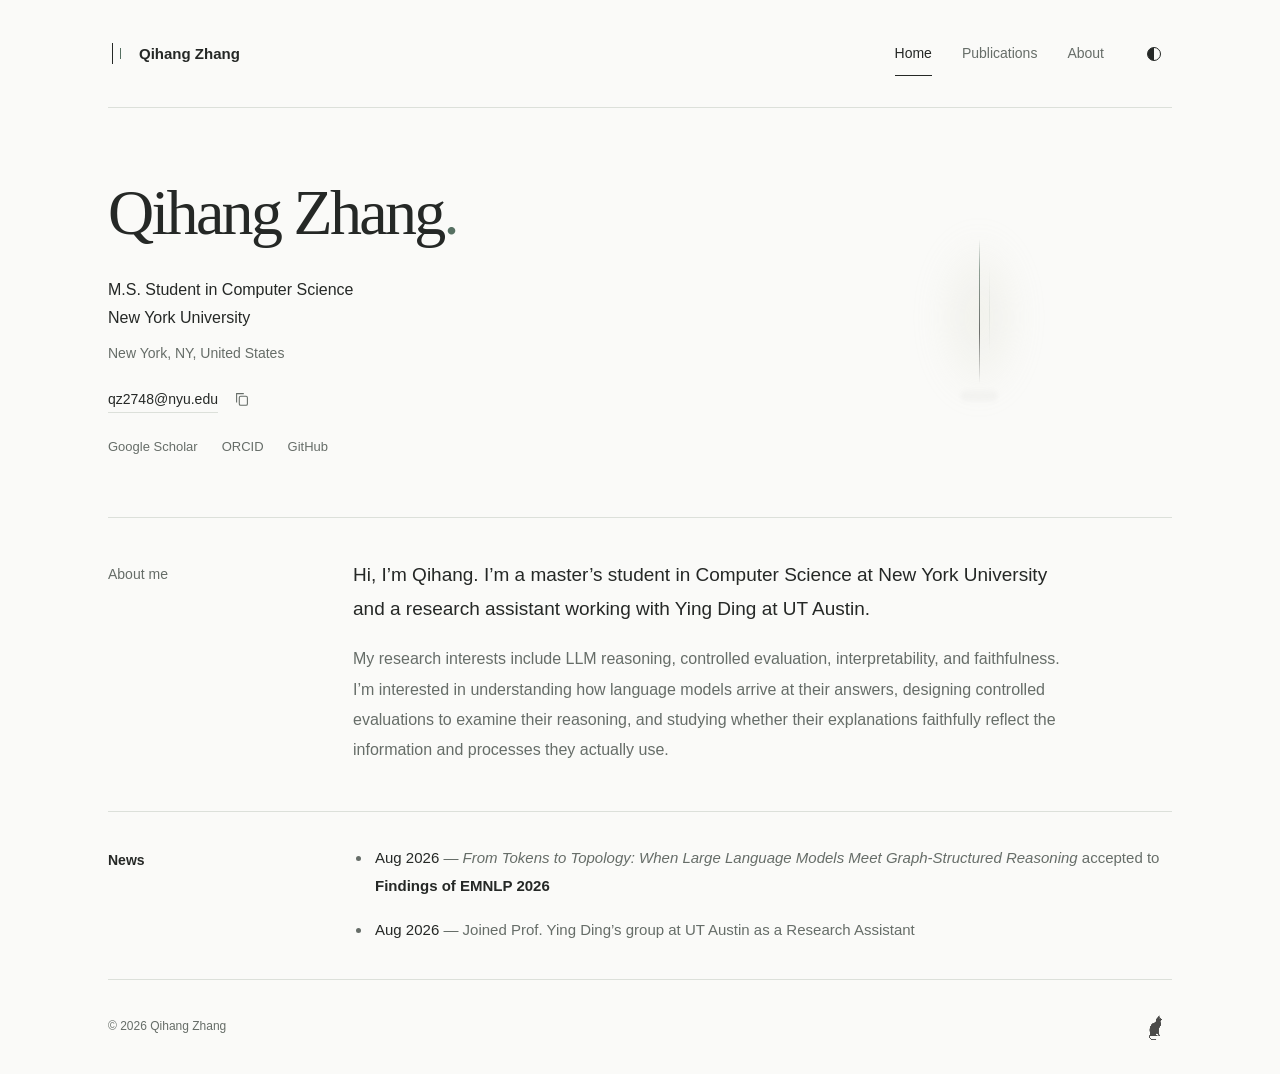
==== index.html @ 1ca4860d "Refine homepage research interests" ====
<!doctype html><html lang="en"><head><meta charset="utf-8"><meta name="viewport" content="width=device-width,initial-scale=1"><title>Qihang Zhang</title><meta name="description" content="Qihang Zhang, computer science graduate student at NYU. Language model reasoning and interpretability."><meta name="theme-color" content="#fafaf8"><link rel="icon" type="image/svg+xml" href="data:image/svg+xml,%3Csvg xmlns='http://www.w3.org/2000/svg' viewBox='0 0 64 64'%3E%3Crect width='64' height='64' rx='14' fill='%23252826'/%3E%3Cpath d='M24 14v36M39 20v24' stroke='%23fafaf8' stroke-width='2'/%3E%3C/svg%3E"><script>try{document.documentElement.dataset.theme=localStorage.getItem('qz-theme')||'light'}catch{}</script><link rel="stylesheet" href="styles.css?v=cat-alpha-1"></head><body><a class="skip" href="#main">Skip to content</a><div class="shell"><header><a class="brand" href="./" aria-label="Qihang Zhang home"><span class="mark" aria-hidden="true"></span>Qihang Zhang</a><nav aria-label="Main navigation"><a href="./" aria-current="page">Home</a><a href="publications.html">Publications</a><a href="about.html">About</a></nav><button class="theme-toggle" type="button" aria-label="Switch to dark theme" aria-pressed="false"><span class="theme-symbol" aria-hidden="true"></span></button></header><main id="main">
<section class="home-profile" id="home"><div class="identity"><p class="eyebrow"></p><h1>Qihang Zhang<span class="name-period">.</span></h1><p class="position">M.S. Student in Computer Science</p><p class="institution">New York University</p><p class="location">New York, NY, United States</p><div class="email-line"><a href="mailto:qz2748@nyu.edu">qz2748@nyu.edu</a><button id="copy-email" type="button" aria-label="Copy email address" title="Copy email address"><svg viewBox="0 0 20 20" aria-hidden="true"><rect x="7" y="7" width="9" height="10" rx="1.5"/><path d="M12 4H4v10"/></svg></button><span id="copy-status" role="status"></span></div><div class="social-links"><a href="https://scholar.google.com/citations?user=-RmbxzYAAAAJ&amp;hl=en">Google Scholar</a><a href="https://orcid.org/0009-0009-0778-493X">ORCID</a><a href="https://github.com/Ryou-code">GitHub</a></div></div><div class="quiet-space" aria-hidden="true"><div class="light-field"></div><div class="slit"></div><div class="slit-shadow"></div></div></section>
<section class="introduction"><div class="section-label">About me</div><div class="intro-copy"><p class="intro">Hi, I’m Qihang. I’m a master’s student in Computer Science at New York University and a research assistant working with Ying Ding at UT Austin.</p><p>My research interests include LLM reasoning, controlled evaluation, interpretability, and faithfulness. I’m interested in understanding how language models arrive at their answers, designing controlled evaluations to examine their reasoning, and studying whether their explanations faithfully reflect the information and processes they actually use.</p></div></section>

<section class="news" aria-labelledby="news-title"><h2 id="news-title">News</h2><ul><li><time datetime="2026-08">Aug 2026</time> — <em>From Tokens to Topology: When Large Language Models Meet Graph-Structured Reasoning</em> accepted to <strong>Findings of EMNLP 2026</strong></li><li><time datetime="2026-08">Aug 2026</time> — Joined Prof. Ying Ding’s group at UT Austin as a Research Assistant</li></ul></section>
</main><footer><span>© 2026 Qihang Zhang</span><img class="footer-cat" src="assets/cat-transparent.svg" width="32" height="32" alt="" aria-hidden="true"></footer></div><script src="script.js"></script></body></html>
---- styles.css ----
:root{color-scheme:light;--bg:#fafaf8;--ink:#252826;--muted:#666d68;--line:#dce0da;--soft:#eef0eb;--accent:#567062;--glow:#d4d5c4;--serif:Georgia,'Times New Roman',serif}html[data-theme=dark]{color-scheme:dark;--bg:#191d1b;--ink:#e9ece5;--muted:#a6ada6;--line:#363e37;--soft:#262e28;--accent:#b4c9b6;--glow:#606a4e}*{box-sizing:border-box}html{scroll-behavior:smooth;scroll-padding-top:36px}body{margin:0;background:var(--bg);color:var(--ink);font:16px/1.8 -apple-system,BlinkMacSystemFont,'Segoe UI',Arial,sans-serif;-webkit-font-smoothing:antialiased}a{color:inherit;text-decoration:none}a,button,summary{-webkit-tap-highlight-color:transparent}button{font:inherit;cursor:pointer}a:focus-visible,button:focus-visible,summary:focus-visible{outline:2px solid var(--accent);outline-offset:6px}a:hover{color:var(--accent)}.shell{max-width:1180px;margin:auto;padding:0 58px}header{height:108px;display:flex;align-items:center;gap:32px;border-bottom:1px solid var(--line)}.brand{display:inline-flex;align-items:center;gap:14px;font-size:15px;font-weight:550;white-space:nowrap}.mark{position:relative;width:17px;height:25px;display:inline-block}.mark:before,.mark:after{content:'';position:absolute;width:1px;background:var(--ink);top:2px;bottom:2px;left:4px}.mark:after{left:12px;top:7px;bottom:7px;background:var(--accent)}nav{display:flex;gap:30px;margin-left:auto;font-size:14px}nav a{position:relative;color:var(--muted);padding:10px 0}nav a:after{content:'';position:absolute;bottom:0;left:0;right:0;height:1px;background:var(--ink);transform:scaleX(0);transform-origin:left;transition:transform .3s}nav a[aria-current=page]{color:var(--ink)}nav a:hover:after,nav a[aria-current=page]:after{transform:scaleX(1)}.theme-toggle{height:36px;width:36px;display:grid;place-items:center;border:1px solid transparent;border-radius:50%;color:var(--ink);background:transparent}.theme-toggle:hover{border-color:var(--line)}.theme-symbol{height:14px;width:14px;border:1px solid currentColor;border-radius:50%;background:linear-gradient(90deg,currentColor 50%,transparent 50%);transition:transform .5s}html[data-theme=dark] .theme-symbol{transform:rotate(180deg)}main{min-height:calc(100vh - 202px);animation:arrive .55s ease both}.home-profile{display:grid;grid-template-columns:1.6fr 1fr;gap:60px;padding:68px 0 58px;align-items:center}.eyebrow{font:11px/1.6 monospace;letter-spacing:1.5px;color:var(--muted);margin:0 0 23px}.eyebrow:empty{display:none}h1{font-family:var(--serif);font-size:64px;line-height:1.15;letter-spacing:-2.7px;font-weight:400;margin:0 0 26px}.name-period{color:var(--accent)}.position{font-size:16px;margin:0}.institution{font-size:16px;margin:0}.location{font-size:14px;color:var(--muted);margin:8px 0 19px}.email-line{display:flex;align-items:center;gap:9px;font-size:14px;position:relative}.email-line>a{border-bottom:1px solid var(--line)}#copy-email{border:0;background:transparent;color:var(--muted);width:30px;height:30px;padding:5px}#copy-email svg{height:18px;width:18px;fill:none;stroke:currentColor;stroke-width:1.2}#copy-status{font-size:12px;color:var(--muted)}.social-links{display:flex;flex-wrap:wrap;gap:24px;margin-top:20px;font-size:13px;color:var(--muted)}.social-links a{transition:color .2s}.quiet-space{position:relative;height:255px;isolation:isolate;--shift:0px;--lean:0deg}.light-field{position:absolute;left:calc(50% - 45px);top:40px;width:90px;height:175px;background:radial-gradient(ellipse,var(--glow),transparent 70%);filter:blur(17px);opacity:.3;transform:translateX(var(--shift));transition:opacity 1.5s,transform 1.5s;pointer-events:none}.slit{position:absolute;left:50%;top:49px;width:1px;height:144px;background:linear-gradient(transparent,var(--accent) 22%,var(--ink) 65%,transparent);transform:rotate(var(--lean));transition:transform 1.7s;opacity:.65}.slit:after{content:'';position:absolute;left:10px;top:27px;width:1px;height:88px;background:linear-gradient(transparent,var(--line),transparent)}.slit-shadow{position:absolute;left:calc(50% - 26px);top:205px;width:52px;height:2px;background:var(--ink);opacity:.15;filter:blur(4px);transform:scaleX(.7);transition:transform 1.7s}.quiet-space:hover .light-field{opacity:.75}.quiet-space:hover .slit-shadow{transform:scaleX(1)}.introduction{display:grid;grid-template-columns:210px minmax(0,1fr);gap:35px;border-top:1px solid var(--line);padding:40px 0 45px}.section-label{font-size:14px;color:var(--muted);padding-top:4px}.intro-copy{max-width:730px}.intro-copy p{font-size:16px;line-height:1.9;color:var(--muted);margin:0 0 18px}.intro-copy p.intro{font-size:19px;line-height:1.8;color:var(--ink)}.intro-copy p:last-child{margin:0}.home-paths{display:grid;grid-template-columns:1fr 1fr;border-top:1px solid var(--line);border-bottom:1px solid var(--line);margin-bottom:48px}.home-paths>a{padding:23px 0}.home-paths>a+a{border-left:1px solid var(--line);padding-left:35px}.path-title{display:flex;justify-content:space-between;align-items:center;font-family:var(--serif);font-size:25px;line-height:1.5;letter-spacing:-.6px;padding-right:35px}.path-title>span{font:18px Arial,sans-serif;color:var(--muted);transition:transform .3s}.home-paths a:hover .path-title>span{transform:translate(3px,-3px)}.page-intro{padding:66px 0 46px}.page-intro h1{font-size:55px;margin-bottom:22px}.text-link{font-size:14px;color:var(--muted);border-bottom:1px solid var(--line)}.papers{border-top:1px solid var(--line)}.publication{padding:32px 0 36px;border-bottom:1px solid var(--line);display:grid;grid-template-columns:180px 1fr;column-gap:36px}.paper-meta{grid-row:1/6;font-size:12px;color:var(--muted);display:flex;flex-direction:column;gap:9px;padding-top:4px}.paper-meta time{font-family:var(--serif);font-size:26px;color:var(--ink);order:-1}.publication h3{font-size:21px;font-weight:450;line-height:1.5;letter-spacing:-.3px;margin:0 0 12px}.authors,.venue{font-size:14px;line-height:1.8;color:var(--muted);margin:0 0 4px}.authors strong{font-weight:550;color:var(--ink)}details{margin-top:14px}.publication details{grid-column:2}summary{cursor:pointer;font-size:13px;color:var(--accent);width:fit-content;text-underline-offset:5px}summary:hover{text-decoration:underline}details>p{font-size:14px;line-height:1.9;color:var(--muted);margin:13px 0 0;max-width:700px}details[open]>p{animation:arrive .3s ease}.next-page{padding:29px 0 50px;text-align:right;font-size:14px;color:var(--muted)}.next-page span{margin-left:18px}.background-section{border-top:1px solid var(--line);padding:29px 0 35px}.background-section h2{font-weight:500;font-size:18px;margin:0 0 25px;letter-spacing:-.3px}.education{display:flex;justify-content:space-between;gap:35px;margin:24px 0 0}.education h3,.experience-row h3{font-size:16px;font-weight:500;margin:0 0 3px}.education p{font-size:14px;color:var(--muted);margin:0}.education-date{text-align:right;flex-shrink:0;font-size:13px!important}.education-date span{font-size:12px}.experience-row{display:grid;grid-template-columns:180px 1fr;gap:36px;margin-top:24px}.experience-row p{font-size:14px;margin:0 0 4px}.experience-row .date{font-size:12px;color:var(--muted);padding-top:4px}.description{color:var(--muted)}.awards{padding-bottom:25px;border-bottom:1px solid var(--line)}.awards details{margin:0}.awards summary{display:flex;align-items:center;gap:25px;list-style:none;color:var(--ink);font-size:16px}.awards summary::-webkit-details-marker{display:none}.awards summary span{font-size:20px;color:var(--muted);transition:transform .25s}.awards details[open] summary span{transform:rotate(45deg)}.honors{font-size:14px;padding-left:19px;color:var(--muted);margin-top:23px}.honors li{padding:6px 0}.honors li span:last-child{margin-left:15px;font-size:12px}footer{height:94px;display:flex;align-items:center;gap:40px;color:var(--muted);font-size:12px}footer>a{margin-left:auto}footer>a span{margin-left:13px}.footer-mark{font-size:18px;opacity:.5}.skip{position:absolute;top:-100px;left:20px;z-index:10;padding:10px;background:var(--bg)}.skip:focus{top:10px}@keyframes arrive{from{opacity:0;transform:translateY(5px)}to{opacity:1;transform:translateY(0)}}@view-transition{navigation:auto}::view-transition-old(root){animation:fade-out .17s ease both}::view-transition-new(root){animation:arrive .28s ease both}@keyframes fade-out{to{opacity:0}}@media(max-width:900px){.shell{padding:0 35px}.home-profile{gap:25px}h1{font-size:55px}.introduction{grid-template-columns:160px 1fr;gap:25px}.publication{grid-template-columns:130px 1fr;gap:25px}.experience-row{grid-template-columns:150px 1fr;gap:25px}}@media(max-width:600px){.shell{padding:0 24px}header{height:auto;min-height:100px;flex-wrap:wrap;gap:10px;padding:22px 0 13px}.brand{font-size:14px}.theme-toggle{order:1;margin-left:auto}nav{order:2;margin:0;width:100%;gap:26px;font-size:13px}nav a{padding:5px 0}.home-profile{padding:39px 0 35px;grid-template-columns:minmax(0,1fr) 38px;gap:8px}h1{font-size:42px;letter-spacing:-1.9px;margin-bottom:21px}.quiet-space{height:170px}.slit{height:89px;top:36px}.slit:after{left:5px;height:48px;top:18px}.slit-shadow{top:133px;width:22px;left:calc(50% - 11px)}.light-field{left:calc(50% - 17px);width:34px;height:120px;top:18px;filter:blur(10px)}.position,.institution{font-size:14px}.location{font-size:12px;margin:9px 0 17px}.social-links{gap:18px;font-size:12px}.email-line{font-size:13px;flex-wrap:wrap;gap:4px}#copy-status{position:absolute;top:30px;left:0}.introduction{display:block;padding:28px 0}.section-label{margin-bottom:20px;font-size:13px}.intro-copy p.intro{font-size:18px}.intro-copy p{font-size:15px}.home-paths{margin-bottom:12px}.home-paths>a+a{padding-left:20px}.path-title{font-size:21px;padding-right:15px}.path-title>span{font-size:14px}.page-intro{padding:39px 0 30px}.page-intro h1{font-size:41px}.eyebrow{font-size:10px;letter-spacing:1px}.publication{display:block;padding:25px 0}.paper-meta{flex-direction:row;align-items:center;gap:16px;margin-bottom:15px}.paper-meta time{font-size:23px}.publication h3{font-size:19px}.education{display:block;margin-top:20px}.education-date{text-align:left;margin-top:5px!important}.education-date br{display:none}.education-date span:before{content:' / '}.experience-row{display:block;margin-top:24px}.experience-row .date{margin-bottom:8px}.honors li span:last-child{display:block;margin:0}footer{gap:15px;font-size:11px}.footer-mark{display:none}.next-page{padding-bottom:20px}}@media(max-width:360px){h1{font-size:35px}.page-intro h1{font-size:36px}.social-links{gap:12px}.shell{padding:0 20px}.path-title{font-size:19px;padding-right:10px}.home-paths>a+a{padding-left:16px}}@media(prefers-reduced-motion:reduce){html{scroll-behavior:auto}*,*:before,*:after{animation:none!important;transition:none!important}.light-field{transform:none}.slit{transform:none}::view-transition-group(*){animation:none!important}}
.introduction{border-bottom:1px solid var(--line)}
.quiet-space{display:grid;place-items:center}.rabbit-mark{display:block;width:44px;height:44px;opacity:.8;transition:transform .4s ease,opacity .4s ease}.quiet-space:hover .rabbit-mark{transform:translateY(-2px);opacity:1}html[data-theme=dark] .rabbit-mark{filter:invert(1);opacity:.8}@media(max-width:600px){.rabbit-mark{width:29px;height:29px}}@media(prefers-reduced-motion:reduce){.quiet-space:hover .rabbit-mark{transform:none}}
.footer-cat{width:32px;height:32px;object-fit:contain;margin-left:auto;filter:none;opacity:.7;user-select:none;pointer-events:none}html[data-theme=dark] .footer-cat{filter:invert(1);opacity:.65}
.news{display:grid;grid-template-columns:210px minmax(0,1fr);gap:35px;padding:32px 0 35px;border-bottom:1px solid var(--line)}.news h2{font-size:14px;font-weight:600;color:var(--ink);margin:0;padding-top:4px}.news ul{margin:0;padding-left:19px;font-size:15px;line-height:1.9;color:var(--muted)}.news li{padding-left:3px;margin-bottom:15px}.news li:last-child{margin-bottom:0}.news time{white-space:nowrap;color:var(--ink)}.news strong{font-weight:600;color:var(--ink)}@media(max-width:900px){.news{grid-template-columns:160px 1fr;gap:25px}}@media(max-width:600px){.news{display:block;padding:26px 0 30px}.news h2{margin-bottom:18px}.news ul{font-size:14px}}
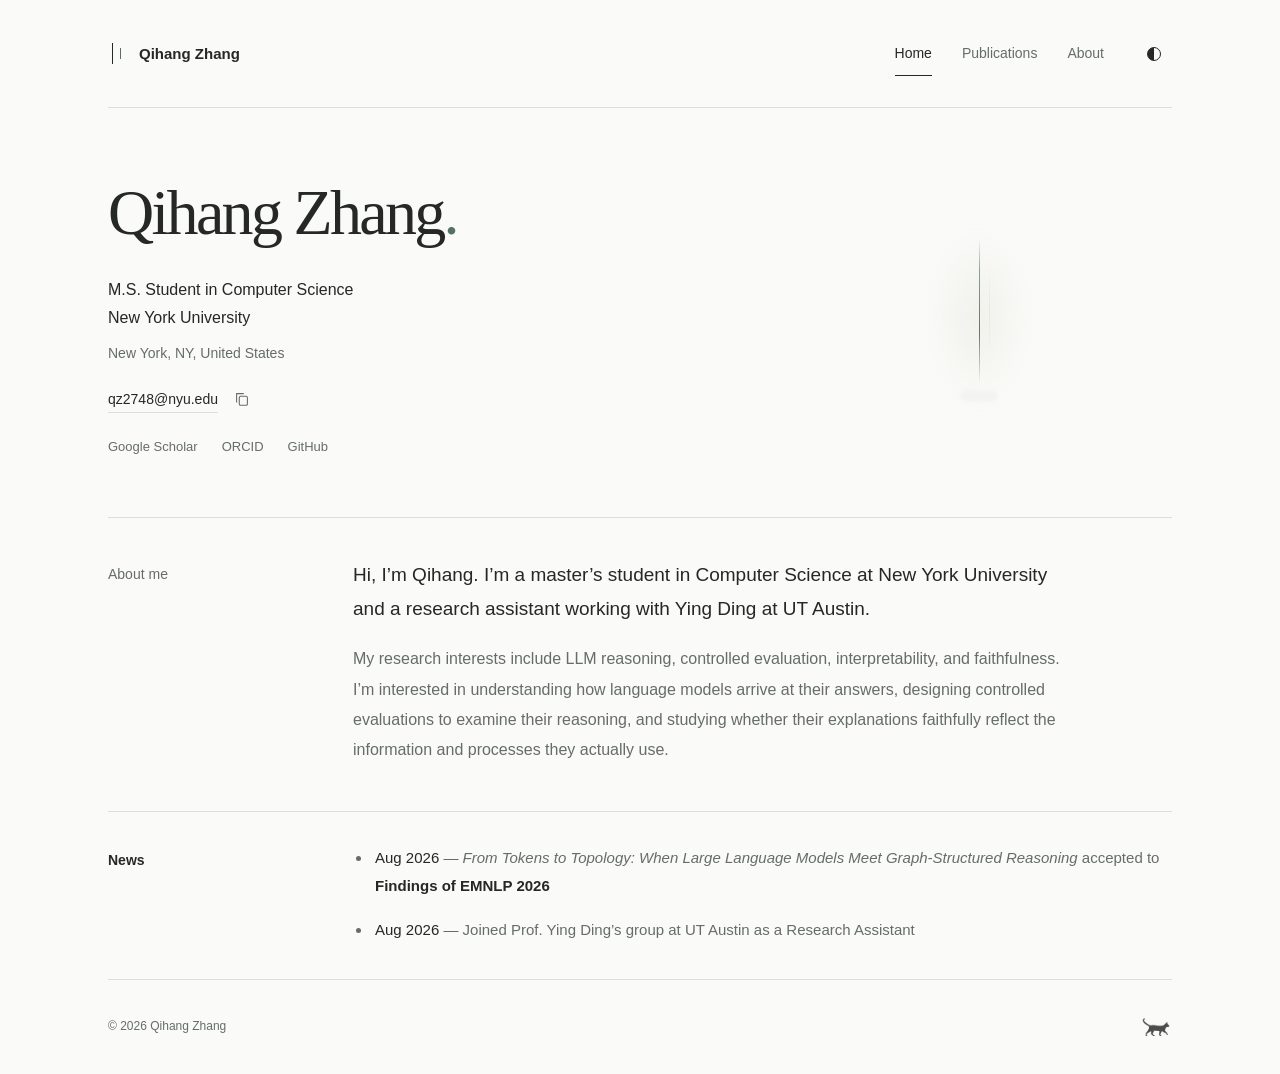
==== commit f29a4329: "Replace homepage cat with transparent walking silhouette" ====
--- a/index.html
+++ b/index.html
@@ -3,4 +3,4 @@
 <section class="introduction"><div class="section-label">About me</div><div class="intro-copy"><p class="intro">Hi, I’m Qihang. I’m a master’s student in Computer Science at New York University and a research assistant working with Ying Ding at UT Austin.</p><p>My research interests include LLM reasoning, controlled evaluation, interpretability, and faithfulness. I’m interested in understanding how language models arrive at their answers, designing controlled evaluations to examine their reasoning, and studying whether their explanations faithfully reflect the information and processes they actually use.</p></div></section>
 
 <section class="news" aria-labelledby="news-title"><h2 id="news-title">News</h2><ul><li><time datetime="2026-08">Aug 2026</time> — <em>From Tokens to Topology: When Large Language Models Meet Graph-Structured Reasoning</em> accepted to <strong>Findings of EMNLP 2026</strong></li><li><time datetime="2026-08">Aug 2026</time> — Joined Prof. Ying Ding’s group at UT Austin as a Research Assistant</li></ul></section>
-</main><footer><span>© 2026 Qihang Zhang</span><img class="footer-cat" src="assets/cat-transparent.svg" width="32" height="32" alt="" aria-hidden="true"></footer></div><script src="script.js"></script></body></html>
+</main><footer><span>© 2026 Qihang Zhang</span><img class="footer-cat" src="assets/home-mark.png" width="32" height="32" alt="" aria-hidden="true"></footer></div><script src="script.js"></script></body></html>
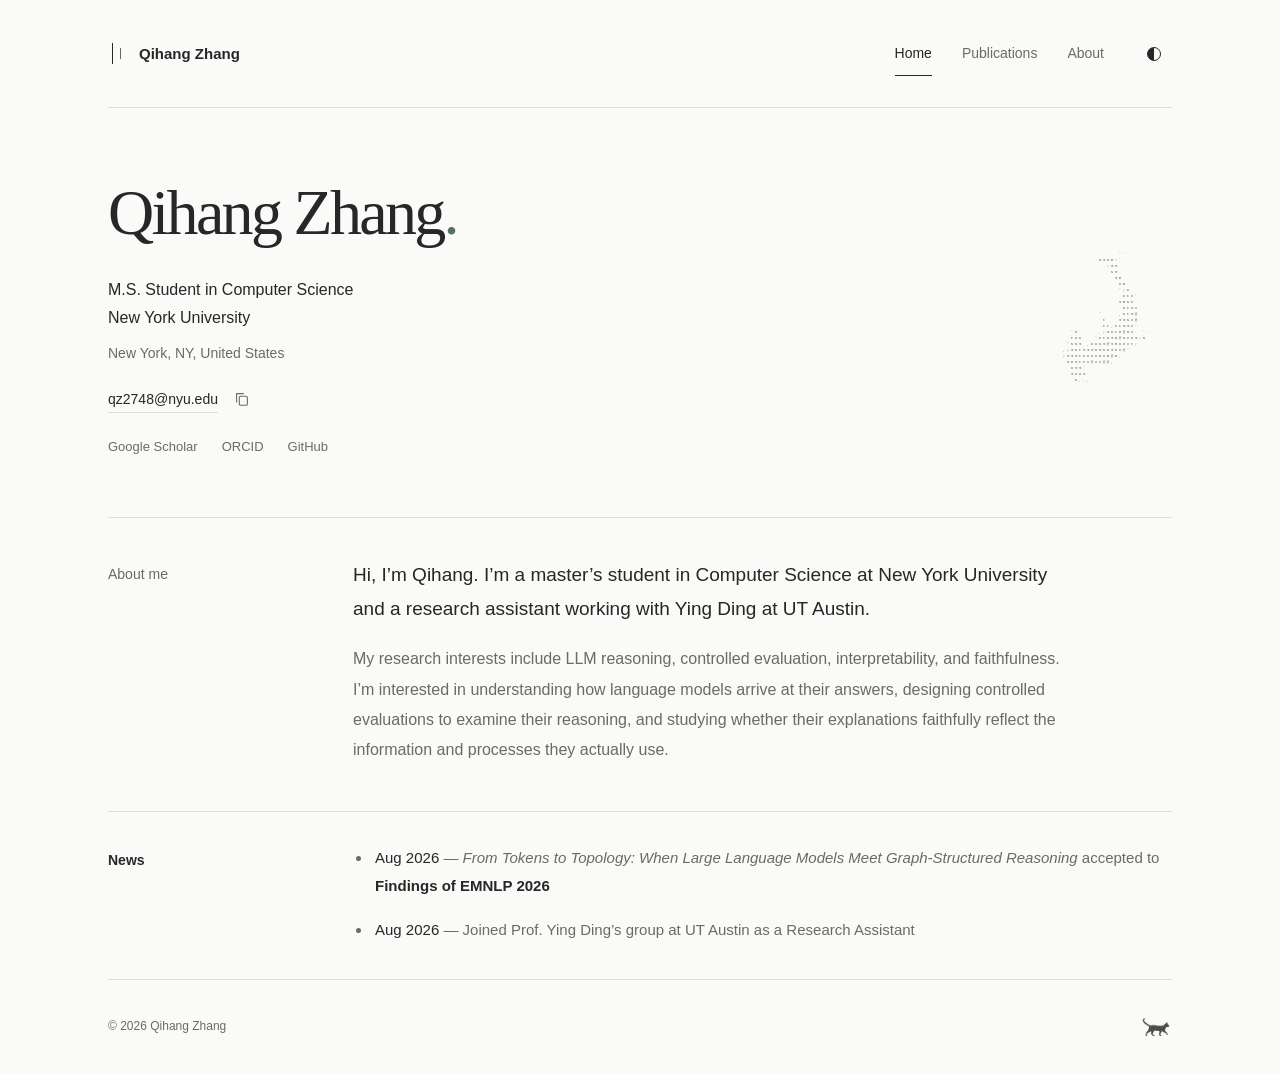
==== commit 8ee615d1: "Add a monochrome ASCII hammerhead to the homepage background" ====
--- a/index.html
+++ b/index.html
@@ -1,5 +1,5 @@
-<!doctype html><html lang="en"><head><meta charset="utf-8"><meta name="viewport" content="width=device-width,initial-scale=1"><title>Qihang Zhang</title><meta name="description" content="Qihang Zhang, computer science graduate student at NYU. Language model reasoning and interpretability."><meta name="theme-color" content="#fafaf8"><link rel="icon" type="image/svg+xml" href="data:image/svg+xml,%3Csvg xmlns='http://www.w3.org/2000/svg' viewBox='0 0 64 64'%3E%3Crect width='64' height='64' rx='14' fill='%23252826'/%3E%3Cpath d='M24 14v36M39 20v24' stroke='%23fafaf8' stroke-width='2'/%3E%3C/svg%3E"><script>try{document.documentElement.dataset.theme=localStorage.getItem('qz-theme')||'light'}catch{}</script><link rel="stylesheet" href="styles.css?v=cat-alpha-1"></head><body><a class="skip" href="#main">Skip to content</a><div class="shell"><header><a class="brand" href="./" aria-label="Qihang Zhang home"><span class="mark" aria-hidden="true"></span>Qihang Zhang</a><nav aria-label="Main navigation"><a href="./" aria-current="page">Home</a><a href="publications.html">Publications</a><a href="about.html">About</a></nav><button class="theme-toggle" type="button" aria-label="Switch to dark theme" aria-pressed="false"><span class="theme-symbol" aria-hidden="true"></span></button></header><main id="main">
-<section class="home-profile" id="home"><div class="identity"><p class="eyebrow"></p><h1>Qihang Zhang<span class="name-period">.</span></h1><p class="position">M.S. Student in Computer Science</p><p class="institution">New York University</p><p class="location">New York, NY, United States</p><div class="email-line"><a href="mailto:qz2748@nyu.edu">qz2748@nyu.edu</a><button id="copy-email" type="button" aria-label="Copy email address" title="Copy email address"><svg viewBox="0 0 20 20" aria-hidden="true"><rect x="7" y="7" width="9" height="10" rx="1.5"/><path d="M12 4H4v10"/></svg></button><span id="copy-status" role="status"></span></div><div class="social-links"><a href="https://scholar.google.com/citations?user=-RmbxzYAAAAJ&amp;hl=en">Google Scholar</a><a href="https://orcid.org/0009-0009-0778-493X">ORCID</a><a href="https://github.com/Ryou-code">GitHub</a></div></div><div class="quiet-space" aria-hidden="true"><div class="light-field"></div><div class="slit"></div><div class="slit-shadow"></div></div></section>
+<!doctype html><html lang="en"><head><meta charset="utf-8"><meta name="viewport" content="width=device-width,initial-scale=1"><title>Qihang Zhang</title><meta name="description" content="Qihang Zhang, computer science graduate student at NYU. Language model reasoning and interpretability."><meta name="theme-color" content="#fafaf8"><link rel="icon" type="image/svg+xml" href="data:image/svg+xml,%3Csvg xmlns='http://www.w3.org/2000/svg' viewBox='0 0 64 64'%3E%3Crect width='64' height='64' rx='14' fill='%23252826'/%3E%3Cpath d='M24 14v36M39 20v24' stroke='%23fafaf8' stroke-width='2'/%3E%3C/svg%3E"><script>try{document.documentElement.dataset.theme=localStorage.getItem('qz-theme')||'light'}catch{}</script><link rel="stylesheet" href="styles.css?v=cat-alpha-1"><link rel="stylesheet" href="assets/ocean/home.css"><script type="module" src="assets/ocean/home.js"></script></head><body><a class="skip" href="#main">Skip to content</a><div class="shell"><header><a class="brand" href="./" aria-label="Qihang Zhang home"><span class="mark" aria-hidden="true"></span>Qihang Zhang</a><nav aria-label="Main navigation"><a href="./" aria-current="page">Home</a><a href="publications.html">Publications</a><a href="about.html">About</a></nav><button class="theme-toggle" type="button" aria-label="Switch to dark theme" aria-pressed="false"><span class="theme-symbol" aria-hidden="true"></span></button></header><main id="main">
+<section class="home-profile" id="home"><div class="identity"><p class="eyebrow"></p><h1>Qihang Zhang<span class="name-period">.</span></h1><p class="position">M.S. Student in Computer Science</p><p class="institution">New York University</p><p class="location">New York, NY, United States</p><div class="email-line"><a href="mailto:qz2748@nyu.edu">qz2748@nyu.edu</a><button id="copy-email" type="button" aria-label="Copy email address" title="Copy email address"><svg viewBox="0 0 20 20" aria-hidden="true"><rect x="7" y="7" width="9" height="10" rx="1.5"/><path d="M12 4H4v10"/></svg></button><span id="copy-status" role="status"></span></div><div class="social-links"><a href="https://scholar.google.com/citations?user=-RmbxzYAAAAJ&amp;hl=en">Google Scholar</a><a href="https://orcid.org/0009-0009-0778-493X">ORCID</a><a href="https://github.com/Ryou-code">GitHub</a></div></div><div class="shark-water" aria-hidden="true"><canvas></canvas></div></section>
 <section class="introduction"><div class="section-label">About me</div><div class="intro-copy"><p class="intro">Hi, I’m Qihang. I’m a master’s student in Computer Science at New York University and a research assistant working with Ying Ding at UT Austin.</p><p>My research interests include LLM reasoning, controlled evaluation, interpretability, and faithfulness. I’m interested in understanding how language models arrive at their answers, designing controlled evaluations to examine their reasoning, and studying whether their explanations faithfully reflect the information and processes they actually use.</p></div></section>
 
 <section class="news" aria-labelledby="news-title"><h2 id="news-title">News</h2><ul><li><time datetime="2026-08">Aug 2026</time> — <em>From Tokens to Topology: When Large Language Models Meet Graph-Structured Reasoning</em> accepted to <strong>Findings of EMNLP 2026</strong></li><li><time datetime="2026-08">Aug 2026</time> — Joined Prof. Ying Ding’s group at UT Austin as a Research Assistant</li></ul></section>
--- a/assets/ocean/home.css
+++ b/assets/ocean/home.css
@@ -0,0 +1,4 @@
+.shark-water { position:relative; height:255px; min-width:0; overflow:hidden; pointer-events:none; }
+.shark-water canvas { display:block; width:100%; height:100%; font-family:ui-monospace,Consolas,monospace; opacity:.61; filter:grayscale(1); }
+html[data-theme=dark] .shark-water canvas { filter:grayscale(1) invert(1); opacity:.65; }
+@media(max-width:600px){ .home-profile:has(.shark-water){grid-template-columns:minmax(0,1fr);gap:0;padding-bottom:12px} .shark-water{height:126px} }
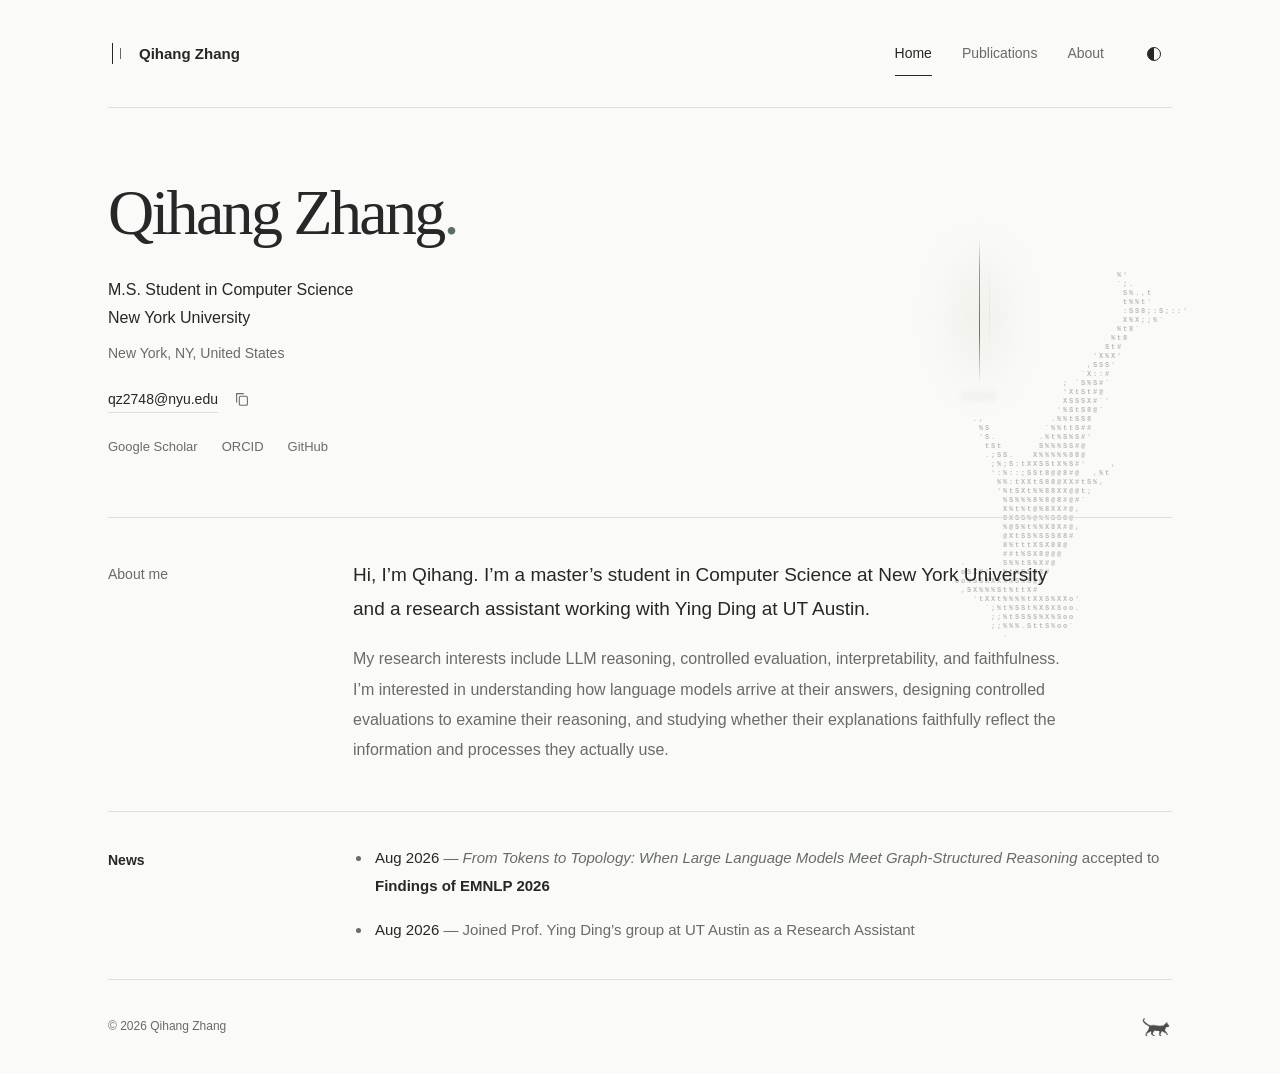
==== commit aeba07dc: "Let the hammerhead swim behind every page across the full viewport" ====
--- a/index.html
+++ b/index.html
@@ -1,5 +1,5 @@
-<!doctype html><html lang="en"><head><meta charset="utf-8"><meta name="viewport" content="width=device-width,initial-scale=1"><title>Qihang Zhang</title><meta name="description" content="Qihang Zhang, computer science graduate student at NYU. Language model reasoning and interpretability."><meta name="theme-color" content="#fafaf8"><link rel="icon" type="image/svg+xml" href="data:image/svg+xml,%3Csvg xmlns='http://www.w3.org/2000/svg' viewBox='0 0 64 64'%3E%3Crect width='64' height='64' rx='14' fill='%23252826'/%3E%3Cpath d='M24 14v36M39 20v24' stroke='%23fafaf8' stroke-width='2'/%3E%3C/svg%3E"><script>try{document.documentElement.dataset.theme=localStorage.getItem('qz-theme')||'light'}catch{}</script><link rel="stylesheet" href="styles.css?v=cat-alpha-1"><link rel="stylesheet" href="assets/ocean/home.css"><script type="module" src="assets/ocean/home.js"></script></head><body><a class="skip" href="#main">Skip to content</a><div class="shell"><header><a class="brand" href="./" aria-label="Qihang Zhang home"><span class="mark" aria-hidden="true"></span>Qihang Zhang</a><nav aria-label="Main navigation"><a href="./" aria-current="page">Home</a><a href="publications.html">Publications</a><a href="about.html">About</a></nav><button class="theme-toggle" type="button" aria-label="Switch to dark theme" aria-pressed="false"><span class="theme-symbol" aria-hidden="true"></span></button></header><main id="main">
-<section class="home-profile" id="home"><div class="identity"><p class="eyebrow"></p><h1>Qihang Zhang<span class="name-period">.</span></h1><p class="position">M.S. Student in Computer Science</p><p class="institution">New York University</p><p class="location">New York, NY, United States</p><div class="email-line"><a href="mailto:qz2748@nyu.edu">qz2748@nyu.edu</a><button id="copy-email" type="button" aria-label="Copy email address" title="Copy email address"><svg viewBox="0 0 20 20" aria-hidden="true"><rect x="7" y="7" width="9" height="10" rx="1.5"/><path d="M12 4H4v10"/></svg></button><span id="copy-status" role="status"></span></div><div class="social-links"><a href="https://scholar.google.com/citations?user=-RmbxzYAAAAJ&amp;hl=en">Google Scholar</a><a href="https://orcid.org/0009-0009-0778-493X">ORCID</a><a href="https://github.com/Ryou-code">GitHub</a></div></div><div class="shark-water" aria-hidden="true"><canvas></canvas></div></section>
+<!doctype html><html lang="en"><head><meta charset="utf-8"><meta name="viewport" content="width=device-width,initial-scale=1"><title>Qihang Zhang</title><meta name="description" content="Qihang Zhang, computer science graduate student at NYU. Language model reasoning and interpretability."><meta name="theme-color" content="#fafaf8"><link rel="icon" type="image/svg+xml" href="data:image/svg+xml,%3Csvg xmlns='http://www.w3.org/2000/svg' viewBox='0 0 64 64'%3E%3Crect width='64' height='64' rx='14' fill='%23252826'/%3E%3Cpath d='M24 14v36M39 20v24' stroke='%23fafaf8' stroke-width='2'/%3E%3C/svg%3E"><script>try{document.documentElement.dataset.theme=localStorage.getItem('qz-theme')||'light'}catch{}</script><link rel="stylesheet" href="styles.css?v=cat-alpha-1"><link rel="stylesheet" href="assets/ocean/water.css"><script type="module" src="assets/ocean/home.js"></script></head><body><div class="shark-water" aria-hidden="true"><canvas></canvas></div><a class="skip" href="#main">Skip to content</a><div class="shell"><header><a class="brand" href="./" aria-label="Qihang Zhang home"><span class="mark" aria-hidden="true"></span>Qihang Zhang</a><nav aria-label="Main navigation"><a href="./" aria-current="page">Home</a><a href="publications.html">Publications</a><a href="about.html">About</a></nav><button class="theme-toggle" type="button" aria-label="Switch to dark theme" aria-pressed="false"><span class="theme-symbol" aria-hidden="true"></span></button></header><main id="main">
+<section class="home-profile" id="home"><div class="identity"><p class="eyebrow"></p><h1>Qihang Zhang<span class="name-period">.</span></h1><p class="position">M.S. Student in Computer Science</p><p class="institution">New York University</p><p class="location">New York, NY, United States</p><div class="email-line"><a href="mailto:qz2748@nyu.edu">qz2748@nyu.edu</a><button id="copy-email" type="button" aria-label="Copy email address" title="Copy email address"><svg viewBox="0 0 20 20" aria-hidden="true"><rect x="7" y="7" width="9" height="10" rx="1.5"/><path d="M12 4H4v10"/></svg></button><span id="copy-status" role="status"></span></div><div class="social-links"><a href="https://scholar.google.com/citations?user=-RmbxzYAAAAJ&amp;hl=en">Google Scholar</a><a href="https://orcid.org/0009-0009-0778-493X">ORCID</a><a href="https://github.com/Ryou-code">GitHub</a></div></div><div class="quiet-space" aria-hidden="true"><div class="light-field"></div><div class="slit"></div><div class="slit-shadow"></div></div></section>
 <section class="introduction"><div class="section-label">About me</div><div class="intro-copy"><p class="intro">Hi, I’m Qihang. I’m a master’s student in Computer Science at New York University and a research assistant working with Ying Ding at UT Austin.</p><p>My research interests include LLM reasoning, controlled evaluation, interpretability, and faithfulness. I’m interested in understanding how language models arrive at their answers, designing controlled evaluations to examine their reasoning, and studying whether their explanations faithfully reflect the information and processes they actually use.</p></div></section>
 
 <section class="news" aria-labelledby="news-title"><h2 id="news-title">News</h2><ul><li><time datetime="2026-08">Aug 2026</time> — <em>From Tokens to Topology: When Large Language Models Meet Graph-Structured Reasoning</em> accepted to <strong>Findings of EMNLP 2026</strong></li><li><time datetime="2026-08">Aug 2026</time> — Joined Prof. Ying Ding’s group at UT Austin as a Research Assistant</li></ul></section>
--- a/assets/ocean/water.css
+++ b/assets/ocean/water.css
@@ -0,0 +1,5 @@
+body { isolation:isolate; }
+.shark-water { position:fixed; inset:0; z-index:-1; overflow:hidden; pointer-events:none; user-select:none; }
+.shark-water canvas { display:block; width:100%; height:100%; font-family:ui-monospace,Consolas,monospace; filter:grayscale(1); opacity:.32; }
+html[data-theme=dark] .shark-water canvas { filter:grayscale(1) invert(1); opacity:.31; }
+@media print { .shark-water { display:none; } }
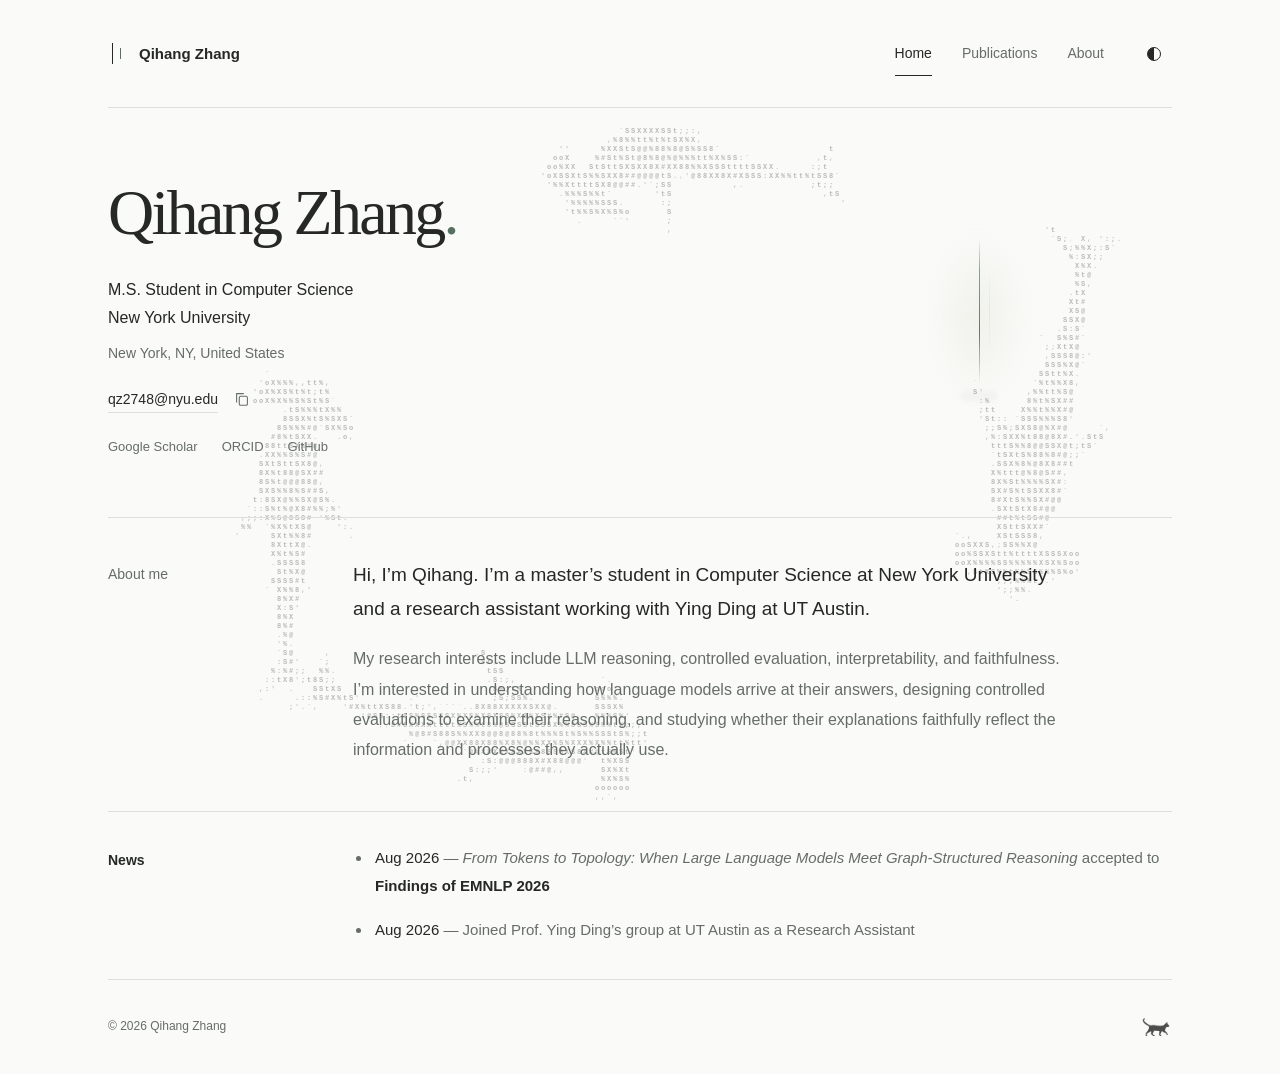
==== commit 382b81a5: "Keep four hammerheads swimming across page navigation" ====
--- a/index.html
+++ b/index.html
@@ -1,6 +1,6 @@
-<!doctype html><html lang="en"><head><meta charset="utf-8"><meta name="viewport" content="width=device-width,initial-scale=1"><title>Qihang Zhang</title><meta name="description" content="Qihang Zhang, computer science graduate student at NYU. Language model reasoning and interpretability."><meta name="theme-color" content="#fafaf8"><link rel="icon" type="image/svg+xml" href="data:image/svg+xml,%3Csvg xmlns='http://www.w3.org/2000/svg' viewBox='0 0 64 64'%3E%3Crect width='64' height='64' rx='14' fill='%23252826'/%3E%3Cpath d='M24 14v36M39 20v24' stroke='%23fafaf8' stroke-width='2'/%3E%3C/svg%3E"><script>try{document.documentElement.dataset.theme=localStorage.getItem('qz-theme')||'light'}catch{}</script><link rel="stylesheet" href="styles.css?v=cat-alpha-1"><link rel="stylesheet" href="assets/ocean/water.css"><script type="module" src="assets/ocean/home.js"></script></head><body><div class="shark-water" aria-hidden="true"><canvas></canvas></div><a class="skip" href="#main">Skip to content</a><div class="shell"><header><a class="brand" href="./" aria-label="Qihang Zhang home"><span class="mark" aria-hidden="true"></span>Qihang Zhang</a><nav aria-label="Main navigation"><a href="./" aria-current="page">Home</a><a href="publications.html">Publications</a><a href="about.html">About</a></nav><button class="theme-toggle" type="button" aria-label="Switch to dark theme" aria-pressed="false"><span class="theme-symbol" aria-hidden="true"></span></button></header><main id="main">
+<!doctype html><html lang="en"><head><meta charset="utf-8"><meta name="viewport" content="width=device-width,initial-scale=1"><title>Qihang Zhang</title><meta name="description" content="Qihang Zhang, computer science graduate student at NYU. Language model reasoning and interpretability."><meta name="theme-color" content="#fafaf8"><link rel="icon" type="image/svg+xml" href="data:image/svg+xml,%3Csvg xmlns='http://www.w3.org/2000/svg' viewBox='0 0 64 64'%3E%3Crect width='64' height='64' rx='14' fill='%23252826'/%3E%3Cpath d='M24 14v36M39 20v24' stroke='%23fafaf8' stroke-width='2'/%3E%3C/svg%3E"><script>try{document.documentElement.dataset.theme=localStorage.getItem('qz-theme')||'light'}catch{}</script><link rel="stylesheet" href="styles.css?v=cat-alpha-1"><link rel="stylesheet" href="assets/ocean/water.css?v=school"><script type="module" src="assets/ocean/school.js"></script></head><body><div class="shark-water" aria-hidden="true"><canvas></canvas></div><a class="skip" href="#main">Skip to content</a><div class="shell"><header><a class="brand" href="./" aria-label="Qihang Zhang home"><span class="mark" aria-hidden="true"></span>Qihang Zhang</a><nav aria-label="Main navigation"><a href="./" aria-current="page">Home</a><a href="publications.html">Publications</a><a href="about.html">About</a></nav><button class="theme-toggle" type="button" aria-label="Switch to dark theme" aria-pressed="false"><span class="theme-symbol" aria-hidden="true"></span></button></header><main id="main">
 <section class="home-profile" id="home"><div class="identity"><p class="eyebrow"></p><h1>Qihang Zhang<span class="name-period">.</span></h1><p class="position">M.S. Student in Computer Science</p><p class="institution">New York University</p><p class="location">New York, NY, United States</p><div class="email-line"><a href="mailto:qz2748@nyu.edu">qz2748@nyu.edu</a><button id="copy-email" type="button" aria-label="Copy email address" title="Copy email address"><svg viewBox="0 0 20 20" aria-hidden="true"><rect x="7" y="7" width="9" height="10" rx="1.5"/><path d="M12 4H4v10"/></svg></button><span id="copy-status" role="status"></span></div><div class="social-links"><a href="https://scholar.google.com/citations?user=-RmbxzYAAAAJ&amp;hl=en">Google Scholar</a><a href="https://orcid.org/0009-0009-0778-493X">ORCID</a><a href="https://github.com/Ryou-code">GitHub</a></div></div><div class="quiet-space" aria-hidden="true"><div class="light-field"></div><div class="slit"></div><div class="slit-shadow"></div></div></section>
 <section class="introduction"><div class="section-label">About me</div><div class="intro-copy"><p class="intro">Hi, I’m Qihang. I’m a master’s student in Computer Science at New York University and a research assistant working with Ying Ding at UT Austin.</p><p>My research interests include LLM reasoning, controlled evaluation, interpretability, and faithfulness. I’m interested in understanding how language models arrive at their answers, designing controlled evaluations to examine their reasoning, and studying whether their explanations faithfully reflect the information and processes they actually use.</p></div></section>
 
 <section class="news" aria-labelledby="news-title"><h2 id="news-title">News</h2><ul><li><time datetime="2026-08">Aug 2026</time> — <em>From Tokens to Topology: When Large Language Models Meet Graph-Structured Reasoning</em> accepted to <strong>Findings of EMNLP 2026</strong></li><li><time datetime="2026-08">Aug 2026</time> — Joined Prof. Ying Ding’s group at UT Austin as a Research Assistant</li></ul></section>
-</main><footer><span>© 2026 Qihang Zhang</span><img class="footer-cat" src="assets/home-mark.png" width="32" height="32" alt="" aria-hidden="true"></footer></div><script src="script.js"></script></body></html>
+</main><footer><span>© 2026 Qihang Zhang</span><img class="footer-cat" src="assets/home-mark.png" width="32" height="32" alt="" aria-hidden="true"></footer></div><script src="script.js?v=school"></script></body></html>
--- a/assets/ocean/water.css
+++ b/assets/ocean/water.css
@@ -1,5 +1,7 @@
 body { isolation:isolate; }
-.shark-water { position:fixed; inset:0; z-index:-1; overflow:hidden; pointer-events:none; user-select:none; }
+.shark-water { position:fixed; inset:0; z-index:0; overflow:hidden; pointer-events:none; user-select:none; }
 .shark-water canvas { display:block; width:100%; height:100%; font-family:ui-monospace,Consolas,monospace; filter:grayscale(1); opacity:.32; }
 html[data-theme=dark] .shark-water canvas { filter:grayscale(1) invert(1); opacity:.31; }
 @media print { .shark-water { display:none; } }
+
+.shell { position:relative; z-index:1; }
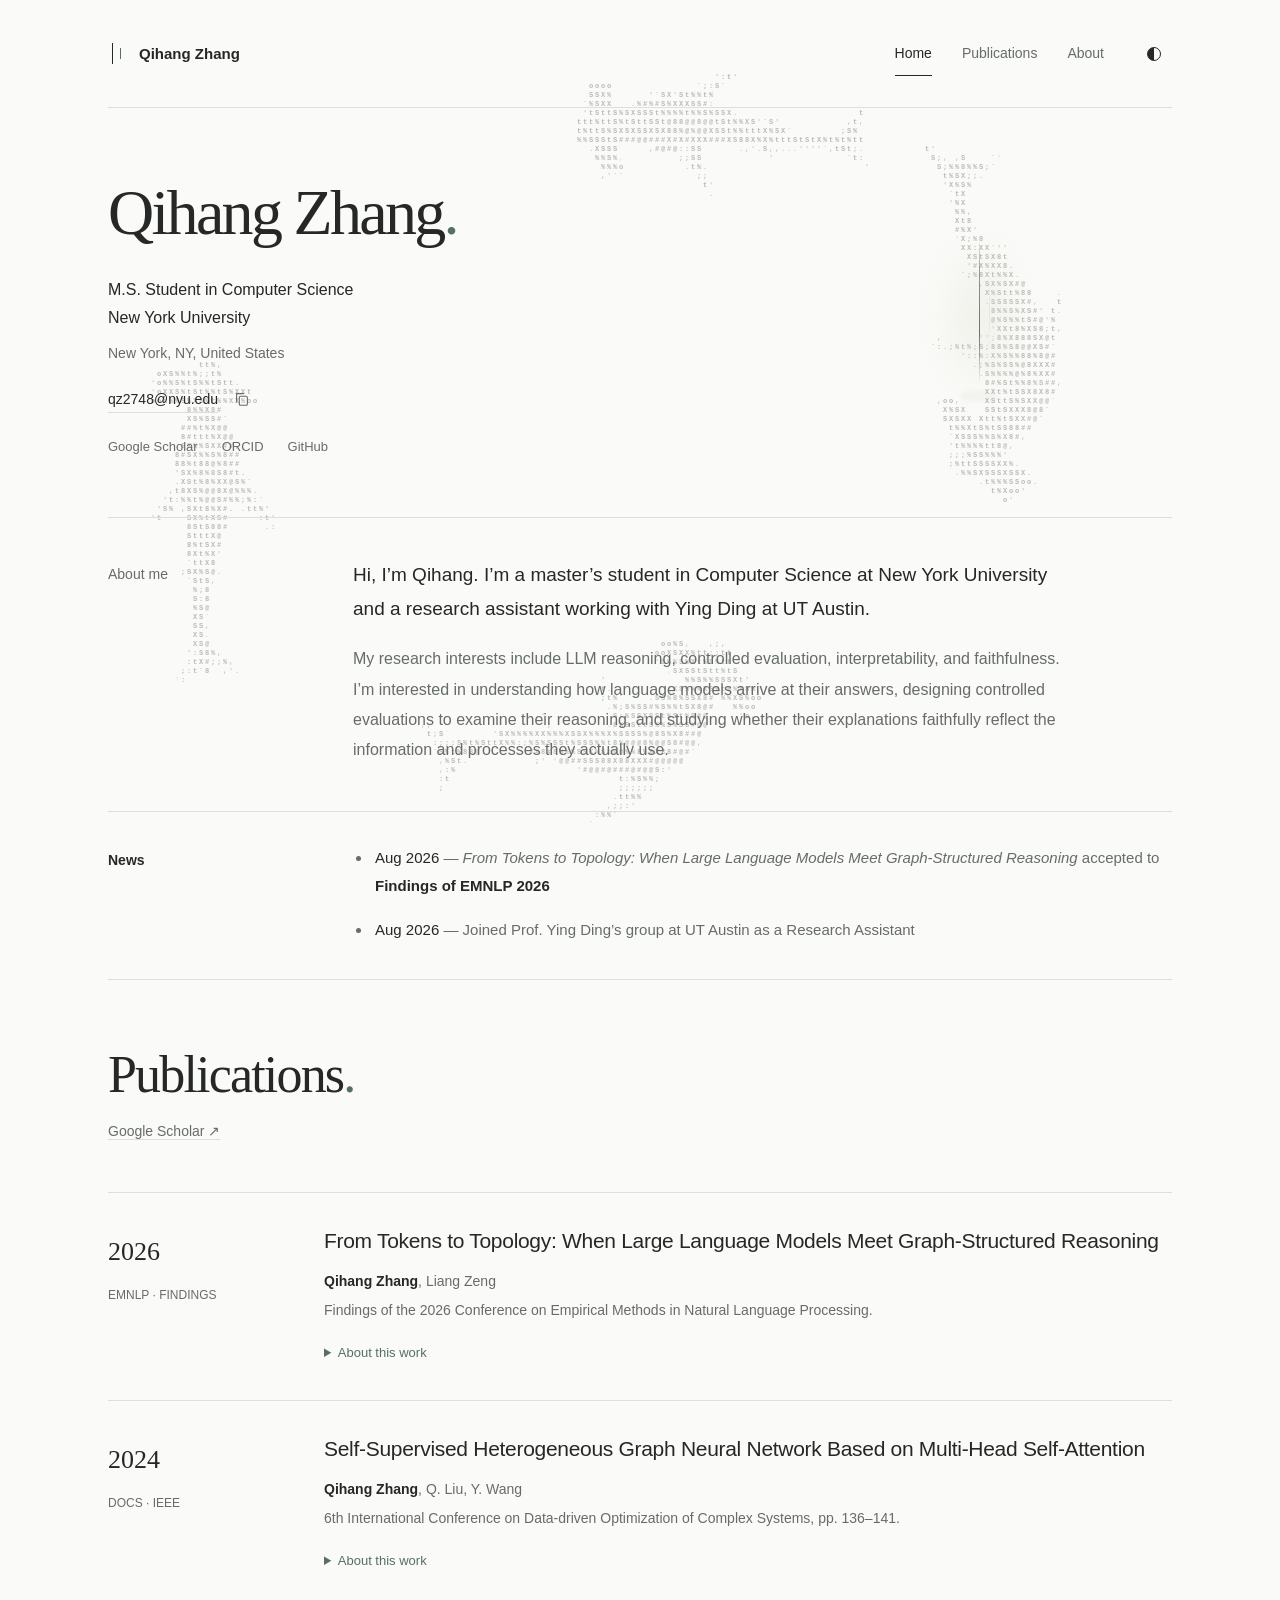
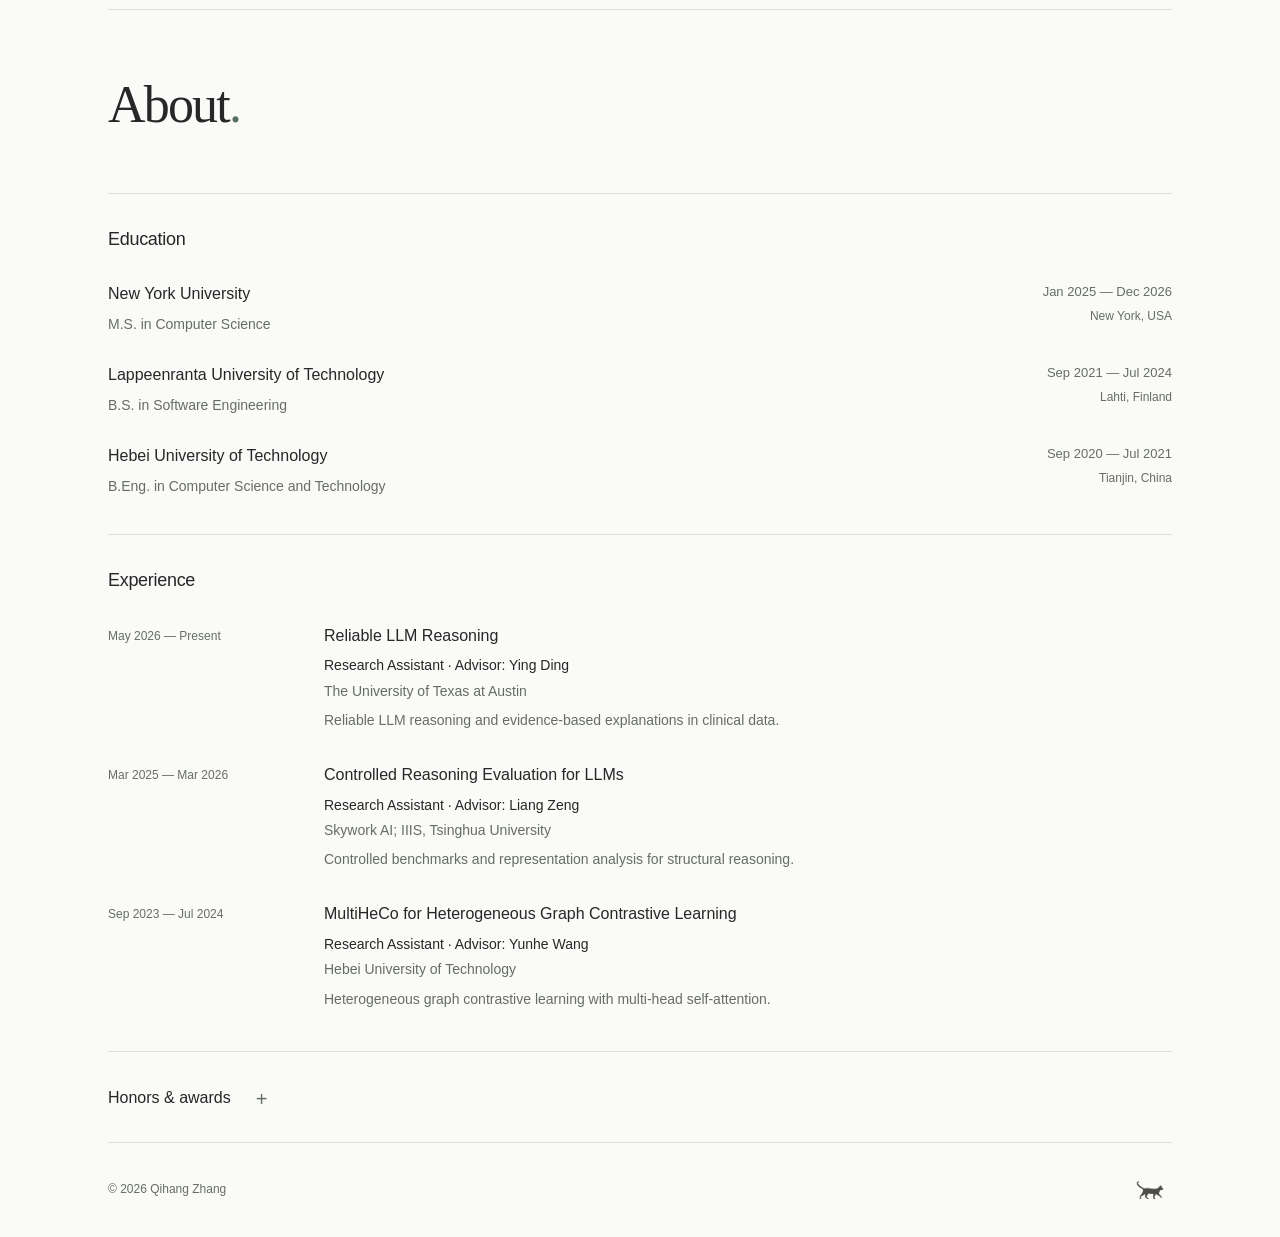
==== commit 367f9d37: "Combine the site into one page and cycle the footer cat's poses" ====
--- a/index.html
+++ b/index.html
@@ -1,6 +1,8 @@
-<!doctype html><html lang="en"><head><meta charset="utf-8"><meta name="viewport" content="width=device-width,initial-scale=1"><title>Qihang Zhang</title><meta name="description" content="Qihang Zhang, computer science graduate student at NYU. Language model reasoning and interpretability."><meta name="theme-color" content="#fafaf8"><link rel="icon" type="image/svg+xml" href="data:image/svg+xml,%3Csvg xmlns='http://www.w3.org/2000/svg' viewBox='0 0 64 64'%3E%3Crect width='64' height='64' rx='14' fill='%23252826'/%3E%3Cpath d='M24 14v36M39 20v24' stroke='%23fafaf8' stroke-width='2'/%3E%3C/svg%3E"><script>try{document.documentElement.dataset.theme=localStorage.getItem('qz-theme')||'light'}catch{}</script><link rel="stylesheet" href="styles.css?v=cat-alpha-1"><link rel="stylesheet" href="assets/ocean/water.css?v=school"><script type="module" src="assets/ocean/school.js"></script></head><body><div class="shark-water" aria-hidden="true"><canvas></canvas></div><a class="skip" href="#main">Skip to content</a><div class="shell"><header><a class="brand" href="./" aria-label="Qihang Zhang home"><span class="mark" aria-hidden="true"></span>Qihang Zhang</a><nav aria-label="Main navigation"><a href="./" aria-current="page">Home</a><a href="publications.html">Publications</a><a href="about.html">About</a></nav><button class="theme-toggle" type="button" aria-label="Switch to dark theme" aria-pressed="false"><span class="theme-symbol" aria-hidden="true"></span></button></header><main id="main">
+<!doctype html><html lang="en"><head><meta charset="utf-8"><meta name="viewport" content="width=device-width,initial-scale=1"><title>Qihang Zhang</title><meta name="description" content="Qihang Zhang, computer science graduate student at NYU. Language model reasoning and interpretability."><meta name="theme-color" content="#fafaf8"><link rel="icon" type="image/svg+xml" href="data:image/svg+xml,%3Csvg xmlns='http://www.w3.org/2000/svg' viewBox='0 0 64 64'%3E%3Crect width='64' height='64' rx='14' fill='%23252826'/%3E%3Cpath d='M24 14v36M39 20v24' stroke='%23fafaf8' stroke-width='2'/%3E%3C/svg%3E"><script>try{document.documentElement.dataset.theme=localStorage.getItem('qz-theme')||'light'}catch{}</script><link rel="stylesheet" href="styles.css?v=one"><link rel="stylesheet" href="assets/ocean/water.css?v=school"><script type="module" src="assets/ocean/school.js?v=one"></script></head><body><div class="shark-water" aria-hidden="true"><canvas></canvas></div><a class="skip" href="#main">Skip to content</a><div class="shell"><header><a class="brand" href="#home" aria-label="Qihang Zhang home"><span class="mark" aria-hidden="true"></span>Qihang Zhang</a><nav aria-label="Main navigation"><a href="#home" aria-current="location">Home</a><a href="#publications">Publications</a><a href="#about">About</a></nav><button class="theme-toggle" type="button" aria-label="Switch to dark theme" aria-pressed="false"><span class="theme-symbol" aria-hidden="true"></span></button></header><main id="main">
 <section class="home-profile" id="home"><div class="identity"><p class="eyebrow"></p><h1>Qihang Zhang<span class="name-period">.</span></h1><p class="position">M.S. Student in Computer Science</p><p class="institution">New York University</p><p class="location">New York, NY, United States</p><div class="email-line"><a href="mailto:qz2748@nyu.edu">qz2748@nyu.edu</a><button id="copy-email" type="button" aria-label="Copy email address" title="Copy email address"><svg viewBox="0 0 20 20" aria-hidden="true"><rect x="7" y="7" width="9" height="10" rx="1.5"/><path d="M12 4H4v10"/></svg></button><span id="copy-status" role="status"></span></div><div class="social-links"><a href="https://scholar.google.com/citations?user=-RmbxzYAAAAJ&amp;hl=en">Google Scholar</a><a href="https://orcid.org/0009-0009-0778-493X">ORCID</a><a href="https://github.com/Ryou-code">GitHub</a></div></div><div class="quiet-space" aria-hidden="true"><div class="light-field"></div><div class="slit"></div><div class="slit-shadow"></div></div></section>
 <section class="introduction"><div class="section-label">About me</div><div class="intro-copy"><p class="intro">Hi, I’m Qihang. I’m a master’s student in Computer Science at New York University and a research assistant working with Ying Ding at UT Austin.</p><p>My research interests include LLM reasoning, controlled evaluation, interpretability, and faithfulness. I’m interested in understanding how language models arrive at their answers, designing controlled evaluations to examine their reasoning, and studying whether their explanations faithfully reflect the information and processes they actually use.</p></div></section>
 
 <section class="news" aria-labelledby="news-title"><h2 id="news-title">News</h2><ul><li><time datetime="2026-08">Aug 2026</time> — <em>From Tokens to Topology: When Large Language Models Meet Graph-Structured Reasoning</em> accepted to <strong>Findings of EMNLP 2026</strong></li><li><time datetime="2026-08">Aug 2026</time> — Joined Prof. Ying Ding’s group at UT Austin as a Research Assistant</li></ul></section>
-</main><footer><span>© 2026 Qihang Zhang</span><img class="footer-cat" src="assets/home-mark.png" width="32" height="32" alt="" aria-hidden="true"></footer></div><script src="script.js?v=school"></script></body></html>
+<section id="publications" aria-label="Publications"><section class="page-intro"><h2 class="chapter-title">Publications<span class="name-period">.</span></h2><a class="text-link" href="https://scholar.google.com/citations?user=-RmbxzYAAAAJ&amp;hl=en">Google Scholar <span aria-hidden="true">↗</span></a></section><section class="papers" aria-label="Publication list"><article class="publication"><div class="paper-meta"><span>EMNLP · FINDINGS</span><time>2026</time></div><h3>From Tokens to Topology: When Large Language Models Meet Graph-Structured Reasoning</h3><p class="authors"><strong>Qihang Zhang</strong>, Liang Zeng</p><p class="venue">Findings of the 2026 Conference on Empirical Methods in Natural Language Processing.</p><details><summary>About this work</summary><p>This work examines how language models handle graph-structured reasoning, with controlled evaluation of structural difficulty and analysis of model representations.</p></details></article><article class="publication"><div class="paper-meta"><span>DOCS · IEEE</span><time>2024</time></div><h3>Self-Supervised Heterogeneous Graph Neural Network Based on Multi-Head Self-Attention</h3><p class="authors"><strong>Qihang Zhang</strong>, Q. Liu, Y. Wang</p><p class="venue">6th International Conference on Data-driven Optimization of Complex Systems, pp. 136–141.</p><details><summary>About this work</summary><p>This work introduces MultiHeCo, extending heterogeneous graph contrastive learning with multi-head self-attention in the metapath view.</p></details></article></section></section>
+<section id="about" aria-label="About"><section class="page-intro"><h2 class="chapter-title">About<span class="name-period">.</span></h2></section><section class="background-section" id="education"><h2>Education</h2><article class="education"><div><h3>New York University</h3><p>M.S. in Computer Science</p></div><p class="education-date">Jan 2025 — Dec 2026<br><span>New York, USA</span></p></article><article class="education"><div><h3>Lappeenranta University of Technology</h3><p>B.S. in Software Engineering</p></div><p class="education-date">Sep 2021 — Jul 2024<br><span>Lahti, Finland</span></p></article><article class="education"><div><h3>Hebei University of Technology</h3><p>B.Eng. in Computer Science and Technology</p></div><p class="education-date">Sep 2020 — Jul 2021<br><span>Tianjin, China</span></p></article></section><section class="background-section" id="experience"><h2>Experience</h2><div class="experience-row"><p class="date">May 2026 — Present</p><div><h3>Reliable LLM Reasoning</h3><p>Research Assistant · Advisor: Ying Ding<br><span class="description">The University of Texas at Austin</span></p><p class="description">Reliable LLM reasoning and evidence-based explanations in clinical data.</p></div></div><div class="experience-row"><p class="date">Mar 2025 — Mar 2026</p><div><h3>Controlled Reasoning Evaluation for LLMs</h3><p>Research Assistant · Advisor: Liang Zeng<br><span class="description">Skywork AI; IIIS, Tsinghua University</span></p><p class="description">Controlled benchmarks and representation analysis for structural reasoning.</p></div></div><div class="experience-row"><p class="date">Sep 2023 — Jul 2024</p><div><h3>MultiHeCo for Heterogeneous Graph Contrastive Learning</h3><p>Research Assistant · Advisor: Yunhe Wang<br><span class="description">Hebei University of Technology</span></p><p class="description">Heterogeneous graph contrastive learning with multi-head self-attention.</p></div></div></section><section class="background-section awards"><details><summary>Honors &amp; awards <span aria-hidden="true">+</span></summary><ul class="honors"><li><span>Provincial Excellent Undergraduate Thesis Award (Hebei)</span><span>2024</span></li><li><span>Scholarship for Academic Excellence · LUT University</span><span>2023–2024</span></li><li><span>Scholarship for Academic Excellence · Hebei University of Technology</span><span>2020–2021</span></li></ul></details></section></section>
+</main><footer><span>© 2026 Qihang Zhang</span><button type="button" class="cat-pose" aria-label="Change the cat’s pose" title="Change the cat’s pose"><img class="footer-cat" src="assets/home-mark.png" width="32" height="32" alt="" aria-hidden="true"></button></footer></div><script src="script.js?v=one"></script></body></html>
--- a/styles.css
+++ b/styles.css
@@ -3,3 +3,10 @@
 .quiet-space{display:grid;place-items:center}.rabbit-mark{display:block;width:44px;height:44px;opacity:.8;transition:transform .4s ease,opacity .4s ease}.quiet-space:hover .rabbit-mark{transform:translateY(-2px);opacity:1}html[data-theme=dark] .rabbit-mark{filter:invert(1);opacity:.8}@media(max-width:600px){.rabbit-mark{width:29px;height:29px}}@media(prefers-reduced-motion:reduce){.quiet-space:hover .rabbit-mark{transform:none}}
 .footer-cat{width:32px;height:32px;object-fit:contain;margin-left:auto;filter:none;opacity:.7;user-select:none;pointer-events:none}html[data-theme=dark] .footer-cat{filter:invert(1);opacity:.65}
 .news{display:grid;grid-template-columns:210px minmax(0,1fr);gap:35px;padding:32px 0 35px;border-bottom:1px solid var(--line)}.news h2{font-size:14px;font-weight:600;color:var(--ink);margin:0;padding-top:4px}.news ul{margin:0;padding-left:19px;font-size:15px;line-height:1.9;color:var(--muted)}.news li{padding-left:3px;margin-bottom:15px}.news li:last-child{margin-bottom:0}.news time{white-space:nowrap;color:var(--ink)}.news strong{font-weight:600;color:var(--ink)}@media(max-width:900px){.news{grid-template-columns:160px 1fr;gap:25px}}@media(max-width:600px){.news{display:block;padding:26px 0 30px}.news h2{margin-bottom:18px}.news ul{font-size:14px}}
+
+.chapter-title{font:normal clamp(36px,5vw,52px)/1.1 var(--serif);letter-spacing:-.035em;margin:0 0 14px}
+nav a[aria-current="location"]::after{transform:scaleX(1)}
+nav a[aria-current="location"]{color:var(--ink)}
+.cat-pose{display:grid;place-items:center;margin-left:auto;padding:6px;border:0;border-radius:50%;background:transparent;width:44px;height:44px}
+.cat-pose .footer-cat{margin:0}
+.cat-pose:hover{background:var(--soft)}
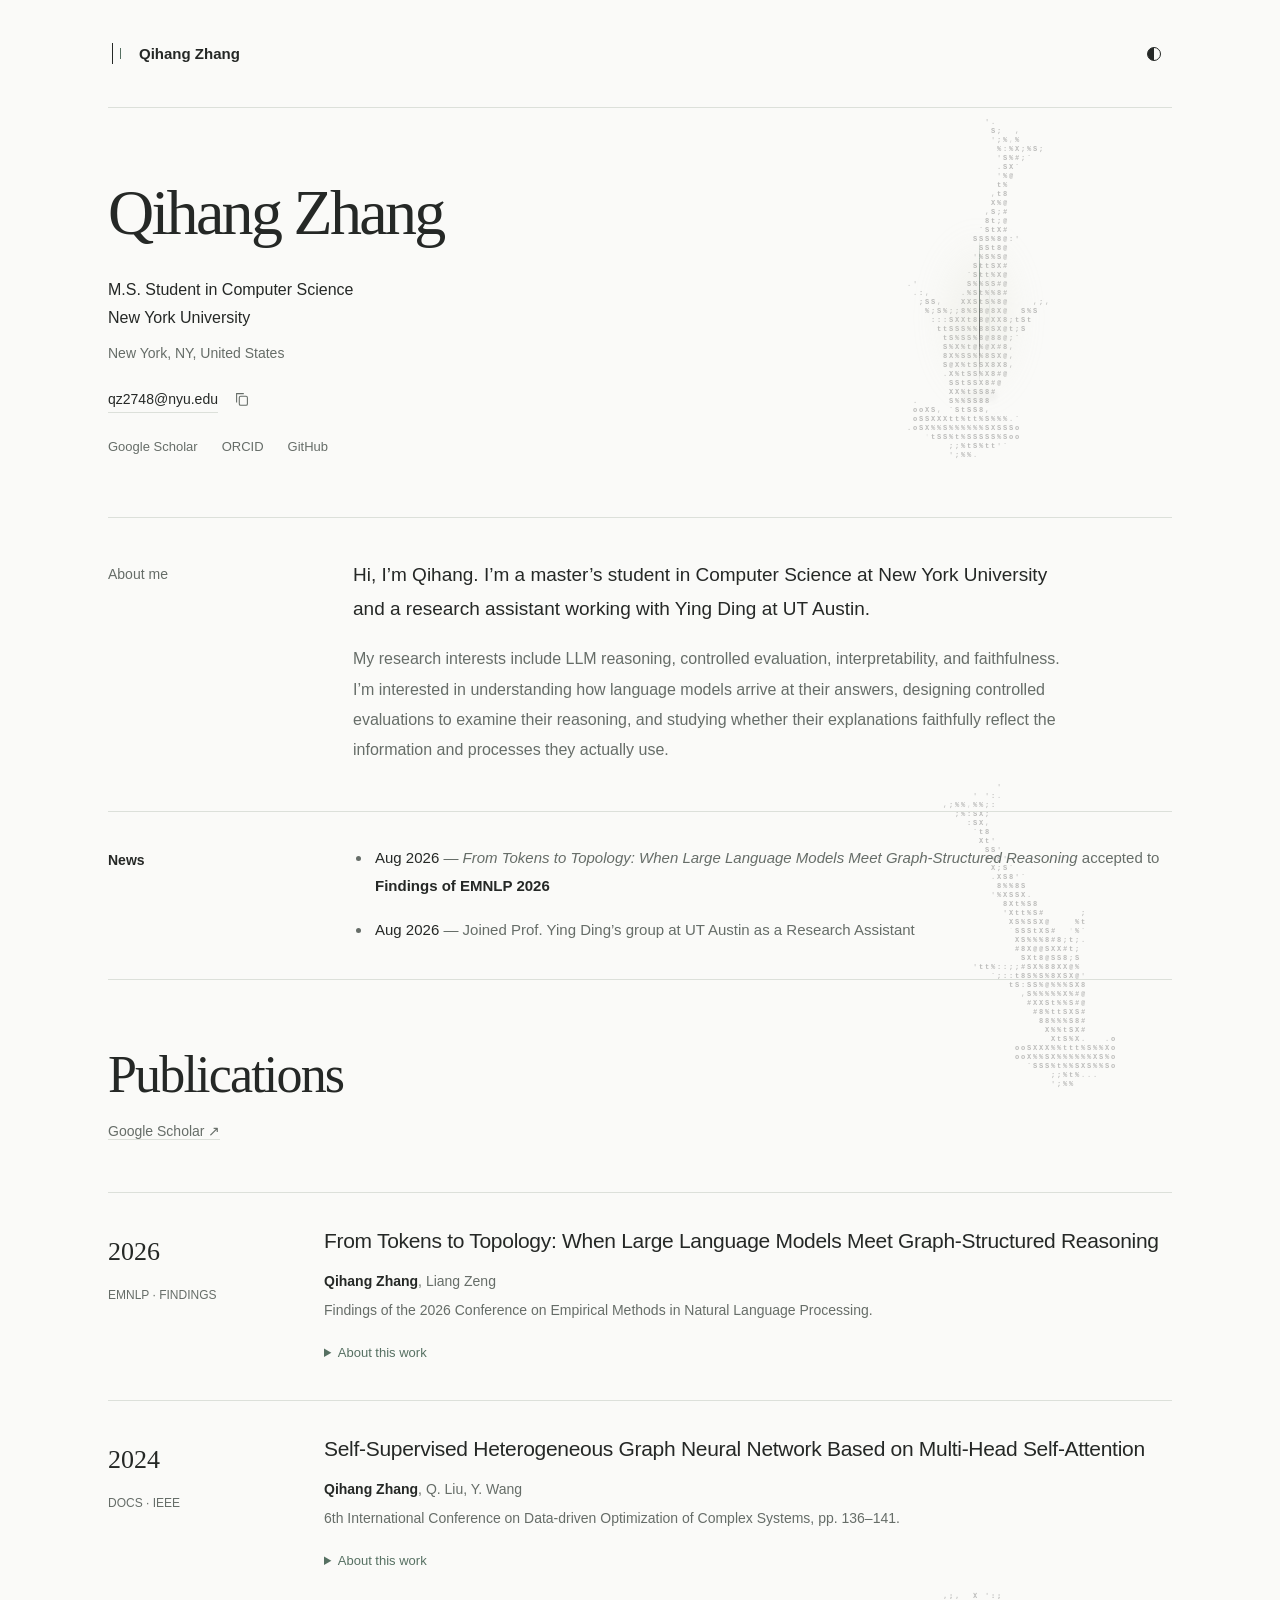
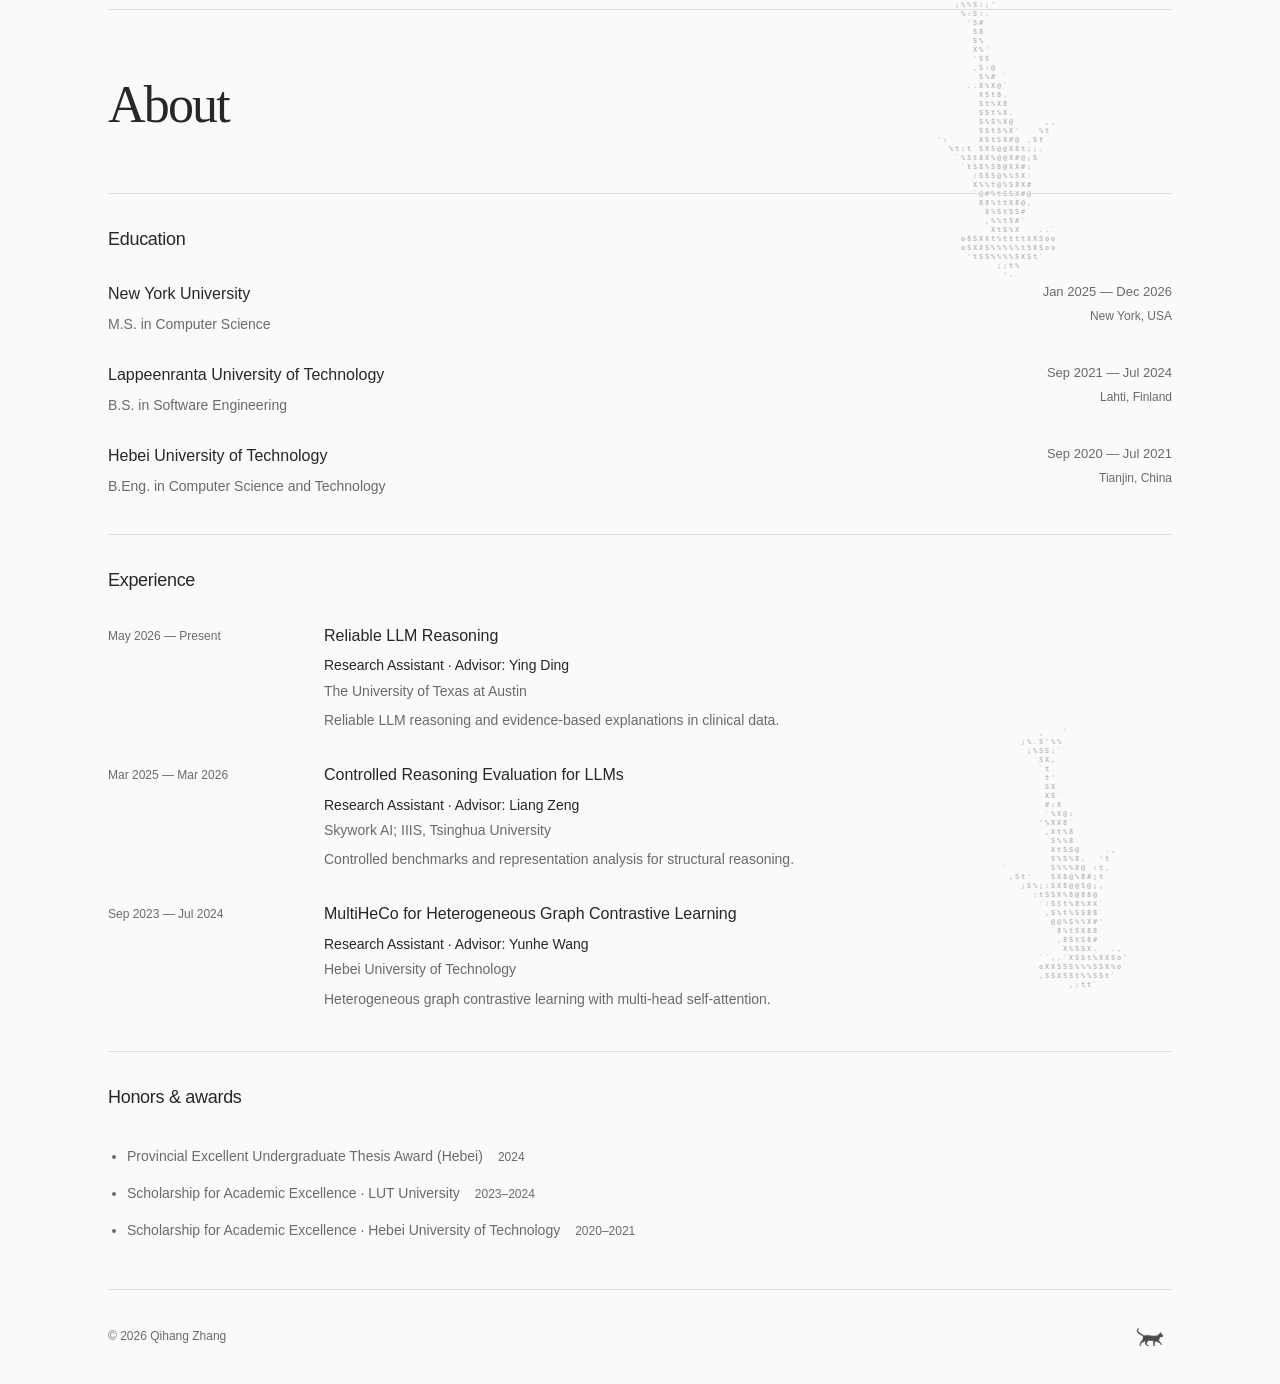
==== commit 0c70424b: "Simplify the single page and anchor the sharks to the document" ====
--- a/index.html
+++ b/index.html
@@ -1,8 +1,8 @@
-<!doctype html><html lang="en"><head><meta charset="utf-8"><meta name="viewport" content="width=device-width,initial-scale=1"><title>Qihang Zhang</title><meta name="description" content="Qihang Zhang, computer science graduate student at NYU. Language model reasoning and interpretability."><meta name="theme-color" content="#fafaf8"><link rel="icon" type="image/svg+xml" href="data:image/svg+xml,%3Csvg xmlns='http://www.w3.org/2000/svg' viewBox='0 0 64 64'%3E%3Crect width='64' height='64' rx='14' fill='%23252826'/%3E%3Cpath d='M24 14v36M39 20v24' stroke='%23fafaf8' stroke-width='2'/%3E%3C/svg%3E"><script>try{document.documentElement.dataset.theme=localStorage.getItem('qz-theme')||'light'}catch{}</script><link rel="stylesheet" href="styles.css?v=one"><link rel="stylesheet" href="assets/ocean/water.css?v=school"><script type="module" src="assets/ocean/school.js?v=one"></script></head><body><div class="shark-water" aria-hidden="true"><canvas></canvas></div><a class="skip" href="#main">Skip to content</a><div class="shell"><header><a class="brand" href="#home" aria-label="Qihang Zhang home"><span class="mark" aria-hidden="true"></span>Qihang Zhang</a><nav aria-label="Main navigation"><a href="#home" aria-current="location">Home</a><a href="#publications">Publications</a><a href="#about">About</a></nav><button class="theme-toggle" type="button" aria-label="Switch to dark theme" aria-pressed="false"><span class="theme-symbol" aria-hidden="true"></span></button></header><main id="main">
-<section class="home-profile" id="home"><div class="identity"><p class="eyebrow"></p><h1>Qihang Zhang<span class="name-period">.</span></h1><p class="position">M.S. Student in Computer Science</p><p class="institution">New York University</p><p class="location">New York, NY, United States</p><div class="email-line"><a href="mailto:qz2748@nyu.edu">qz2748@nyu.edu</a><button id="copy-email" type="button" aria-label="Copy email address" title="Copy email address"><svg viewBox="0 0 20 20" aria-hidden="true"><rect x="7" y="7" width="9" height="10" rx="1.5"/><path d="M12 4H4v10"/></svg></button><span id="copy-status" role="status"></span></div><div class="social-links"><a href="https://scholar.google.com/citations?user=-RmbxzYAAAAJ&amp;hl=en">Google Scholar</a><a href="https://orcid.org/0009-0009-0778-493X">ORCID</a><a href="https://github.com/Ryou-code">GitHub</a></div></div><div class="quiet-space" aria-hidden="true"><div class="light-field"></div><div class="slit"></div><div class="slit-shadow"></div></div></section>
+<!doctype html><html lang="en"><head><meta charset="utf-8"><meta name="viewport" content="width=device-width,initial-scale=1"><title>Qihang Zhang</title><meta name="description" content="Qihang Zhang, computer science graduate student at NYU. Language model reasoning and interpretability."><meta name="theme-color" content="#fafaf8"><link rel="icon" type="image/svg+xml" href="data:image/svg+xml,%3Csvg xmlns='http://www.w3.org/2000/svg' viewBox='0 0 64 64'%3E%3Crect width='64' height='64' rx='14' fill='%23252826'/%3E%3Cpath d='M24 14v36M39 20v24' stroke='%23fafaf8' stroke-width='2'/%3E%3C/svg%3E"><script>try{document.documentElement.dataset.theme=localStorage.getItem('qz-theme')||'light'}catch{}</script><link rel="stylesheet" href="styles.css?v=scroll-school"><link rel="stylesheet" href="assets/ocean/water.css?v=scroll-school"><script type="module" src="assets/ocean/school.js?v=scroll-school"></script></head><body><div class="shark-water" aria-hidden="true"><canvas></canvas><canvas></canvas><canvas></canvas><canvas></canvas></div><a class="skip" href="#main">Skip to content</a><div class="shell"><header><a class="brand" href="#home" aria-label="Qihang Zhang home"><span class="mark" aria-hidden="true"></span>Qihang Zhang</a><button class="theme-toggle" type="button" aria-label="Switch to dark theme" aria-pressed="false"><span class="theme-symbol" aria-hidden="true"></span></button></header><main id="main">
+<section class="home-profile" id="home"><div class="identity"><p class="eyebrow"></p><h1>Qihang Zhang</h1><p class="position">M.S. Student in Computer Science</p><p class="institution">New York University</p><p class="location">New York, NY, United States</p><div class="email-line"><a href="mailto:qz2748@nyu.edu">qz2748@nyu.edu</a><button id="copy-email" type="button" aria-label="Copy email address" title="Copy email address"><svg viewBox="0 0 20 20" aria-hidden="true"><rect x="7" y="7" width="9" height="10" rx="1.5"/><path d="M12 4H4v10"/></svg></button><span id="copy-status" role="status"></span></div><div class="social-links"><a href="https://scholar.google.com/citations?user=-RmbxzYAAAAJ&amp;hl=en">Google Scholar</a><a href="https://orcid.org/0009-0009-0778-493X">ORCID</a><a href="https://github.com/Ryou-code">GitHub</a></div></div><div class="quiet-space" aria-hidden="true"><div class="light-field"></div><div class="slit"></div><div class="slit-shadow"></div></div></section>
 <section class="introduction"><div class="section-label">About me</div><div class="intro-copy"><p class="intro">Hi, I’m Qihang. I’m a master’s student in Computer Science at New York University and a research assistant working with Ying Ding at UT Austin.</p><p>My research interests include LLM reasoning, controlled evaluation, interpretability, and faithfulness. I’m interested in understanding how language models arrive at their answers, designing controlled evaluations to examine their reasoning, and studying whether their explanations faithfully reflect the information and processes they actually use.</p></div></section>
 
 <section class="news" aria-labelledby="news-title"><h2 id="news-title">News</h2><ul><li><time datetime="2026-08">Aug 2026</time> — <em>From Tokens to Topology: When Large Language Models Meet Graph-Structured Reasoning</em> accepted to <strong>Findings of EMNLP 2026</strong></li><li><time datetime="2026-08">Aug 2026</time> — Joined Prof. Ying Ding’s group at UT Austin as a Research Assistant</li></ul></section>
-<section id="publications" aria-label="Publications"><section class="page-intro"><h2 class="chapter-title">Publications<span class="name-period">.</span></h2><a class="text-link" href="https://scholar.google.com/citations?user=-RmbxzYAAAAJ&amp;hl=en">Google Scholar <span aria-hidden="true">↗</span></a></section><section class="papers" aria-label="Publication list"><article class="publication"><div class="paper-meta"><span>EMNLP · FINDINGS</span><time>2026</time></div><h3>From Tokens to Topology: When Large Language Models Meet Graph-Structured Reasoning</h3><p class="authors"><strong>Qihang Zhang</strong>, Liang Zeng</p><p class="venue">Findings of the 2026 Conference on Empirical Methods in Natural Language Processing.</p><details><summary>About this work</summary><p>This work examines how language models handle graph-structured reasoning, with controlled evaluation of structural difficulty and analysis of model representations.</p></details></article><article class="publication"><div class="paper-meta"><span>DOCS · IEEE</span><time>2024</time></div><h3>Self-Supervised Heterogeneous Graph Neural Network Based on Multi-Head Self-Attention</h3><p class="authors"><strong>Qihang Zhang</strong>, Q. Liu, Y. Wang</p><p class="venue">6th International Conference on Data-driven Optimization of Complex Systems, pp. 136–141.</p><details><summary>About this work</summary><p>This work introduces MultiHeCo, extending heterogeneous graph contrastive learning with multi-head self-attention in the metapath view.</p></details></article></section></section>
-<section id="about" aria-label="About"><section class="page-intro"><h2 class="chapter-title">About<span class="name-period">.</span></h2></section><section class="background-section" id="education"><h2>Education</h2><article class="education"><div><h3>New York University</h3><p>M.S. in Computer Science</p></div><p class="education-date">Jan 2025 — Dec 2026<br><span>New York, USA</span></p></article><article class="education"><div><h3>Lappeenranta University of Technology</h3><p>B.S. in Software Engineering</p></div><p class="education-date">Sep 2021 — Jul 2024<br><span>Lahti, Finland</span></p></article><article class="education"><div><h3>Hebei University of Technology</h3><p>B.Eng. in Computer Science and Technology</p></div><p class="education-date">Sep 2020 — Jul 2021<br><span>Tianjin, China</span></p></article></section><section class="background-section" id="experience"><h2>Experience</h2><div class="experience-row"><p class="date">May 2026 — Present</p><div><h3>Reliable LLM Reasoning</h3><p>Research Assistant · Advisor: Ying Ding<br><span class="description">The University of Texas at Austin</span></p><p class="description">Reliable LLM reasoning and evidence-based explanations in clinical data.</p></div></div><div class="experience-row"><p class="date">Mar 2025 — Mar 2026</p><div><h3>Controlled Reasoning Evaluation for LLMs</h3><p>Research Assistant · Advisor: Liang Zeng<br><span class="description">Skywork AI; IIIS, Tsinghua University</span></p><p class="description">Controlled benchmarks and representation analysis for structural reasoning.</p></div></div><div class="experience-row"><p class="date">Sep 2023 — Jul 2024</p><div><h3>MultiHeCo for Heterogeneous Graph Contrastive Learning</h3><p>Research Assistant · Advisor: Yunhe Wang<br><span class="description">Hebei University of Technology</span></p><p class="description">Heterogeneous graph contrastive learning with multi-head self-attention.</p></div></div></section><section class="background-section awards"><details><summary>Honors &amp; awards <span aria-hidden="true">+</span></summary><ul class="honors"><li><span>Provincial Excellent Undergraduate Thesis Award (Hebei)</span><span>2024</span></li><li><span>Scholarship for Academic Excellence · LUT University</span><span>2023–2024</span></li><li><span>Scholarship for Academic Excellence · Hebei University of Technology</span><span>2020–2021</span></li></ul></details></section></section>
-</main><footer><span>© 2026 Qihang Zhang</span><button type="button" class="cat-pose" aria-label="Change the cat’s pose" title="Change the cat’s pose"><img class="footer-cat" src="assets/home-mark.png" width="32" height="32" alt="" aria-hidden="true"></button></footer></div><script src="script.js?v=one"></script></body></html>
+<section id="publications" aria-label="Publications"><section class="page-intro"><h2 class="chapter-title">Publications</h2><a class="text-link" href="https://scholar.google.com/citations?user=-RmbxzYAAAAJ&amp;hl=en">Google Scholar <span aria-hidden="true">↗</span></a></section><section class="papers" aria-label="Publication list"><article class="publication"><div class="paper-meta"><span>EMNLP · FINDINGS</span><time>2026</time></div><h3>From Tokens to Topology: When Large Language Models Meet Graph-Structured Reasoning</h3><p class="authors"><strong>Qihang Zhang</strong>, Liang Zeng</p><p class="venue">Findings of the 2026 Conference on Empirical Methods in Natural Language Processing.</p><details><summary>About this work</summary><p>This work examines how language models handle graph-structured reasoning, with controlled evaluation of structural difficulty and analysis of model representations.</p></details></article><article class="publication"><div class="paper-meta"><span>DOCS · IEEE</span><time>2024</time></div><h3>Self-Supervised Heterogeneous Graph Neural Network Based on Multi-Head Self-Attention</h3><p class="authors"><strong>Qihang Zhang</strong>, Q. Liu, Y. Wang</p><p class="venue">6th International Conference on Data-driven Optimization of Complex Systems, pp. 136–141.</p><details><summary>About this work</summary><p>This work introduces MultiHeCo, extending heterogeneous graph contrastive learning with multi-head self-attention in the metapath view.</p></details></article></section></section>
+<section id="about" aria-label="About"><section class="page-intro"><h2 class="chapter-title">About</h2></section><section class="background-section" id="education"><h2>Education</h2><article class="education"><div><h3>New York University</h3><p>M.S. in Computer Science</p></div><p class="education-date">Jan 2025 — Dec 2026<br><span>New York, USA</span></p></article><article class="education"><div><h3>Lappeenranta University of Technology</h3><p>B.S. in Software Engineering</p></div><p class="education-date">Sep 2021 — Jul 2024<br><span>Lahti, Finland</span></p></article><article class="education"><div><h3>Hebei University of Technology</h3><p>B.Eng. in Computer Science and Technology</p></div><p class="education-date">Sep 2020 — Jul 2021<br><span>Tianjin, China</span></p></article></section><section class="background-section" id="experience"><h2>Experience</h2><div class="experience-row"><p class="date">May 2026 — Present</p><div><h3>Reliable LLM Reasoning</h3><p>Research Assistant · Advisor: Ying Ding<br><span class="description">The University of Texas at Austin</span></p><p class="description">Reliable LLM reasoning and evidence-based explanations in clinical data.</p></div></div><div class="experience-row"><p class="date">Mar 2025 — Mar 2026</p><div><h3>Controlled Reasoning Evaluation for LLMs</h3><p>Research Assistant · Advisor: Liang Zeng<br><span class="description">Skywork AI; IIIS, Tsinghua University</span></p><p class="description">Controlled benchmarks and representation analysis for structural reasoning.</p></div></div><div class="experience-row"><p class="date">Sep 2023 — Jul 2024</p><div><h3>MultiHeCo for Heterogeneous Graph Contrastive Learning</h3><p>Research Assistant · Advisor: Yunhe Wang<br><span class="description">Hebei University of Technology</span></p><p class="description">Heterogeneous graph contrastive learning with multi-head self-attention.</p></div></div></section><section class="background-section awards"><h2>Honors &amp; awards</h2><ul class="honors"><li><span>Provincial Excellent Undergraduate Thesis Award (Hebei)</span><span>2024</span></li><li><span>Scholarship for Academic Excellence · LUT University</span><span>2023–2024</span></li><li><span>Scholarship for Academic Excellence · Hebei University of Technology</span><span>2020–2021</span></li></ul></section></section>
+</main><footer><span>© 2026 Qihang Zhang</span><button type="button" class="cat-pose" aria-label="Change the cat’s pose" title="Change the cat’s pose"><img class="footer-cat" src="assets/home-mark.png" width="32" height="32" alt="" aria-hidden="true"></button></footer></div><script src="script.js?v=scroll-school"></script></body></html>
--- a/styles.css
+++ b/styles.css
@@ -9,4 +9,5 @@
 nav a[aria-current="location"]{color:var(--ink)}
 .cat-pose{display:grid;place-items:center;margin-left:auto;padding:6px;border:0;border-radius:50%;background:transparent;width:44px;height:44px}
 .cat-pose .footer-cat{margin:0}
-.cat-pose:hover{background:var(--soft)}
+.cat-pose{cursor:pointer;touch-action:manipulation}
+header .theme-toggle{margin-left:auto}
--- a/assets/ocean/water.css
+++ b/assets/ocean/water.css
@@ -1,6 +1,6 @@
-body { isolation:isolate; }
-.shark-water { position:fixed; inset:0; z-index:0; overflow:hidden; pointer-events:none; user-select:none; }
-.shark-water canvas { display:block; width:100%; height:100%; font-family:ui-monospace,Consolas,monospace; filter:grayscale(1); opacity:.32; }
+body { position:relative; isolation:isolate; }
+.shark-water { position:absolute; inset:0; display:grid; grid-template-rows:repeat(4,minmax(0,1fr)); z-index:0; overflow:hidden; pointer-events:none; user-select:none; }
+.shark-water canvas { display:block; min-height:0; width:100%; height:100%; font-family:ui-monospace,Consolas,monospace; filter:grayscale(1); opacity:.32; }
 html[data-theme=dark] .shark-water canvas { filter:grayscale(1) invert(1); opacity:.31; }
 @media print { .shark-water { display:none; } }
 
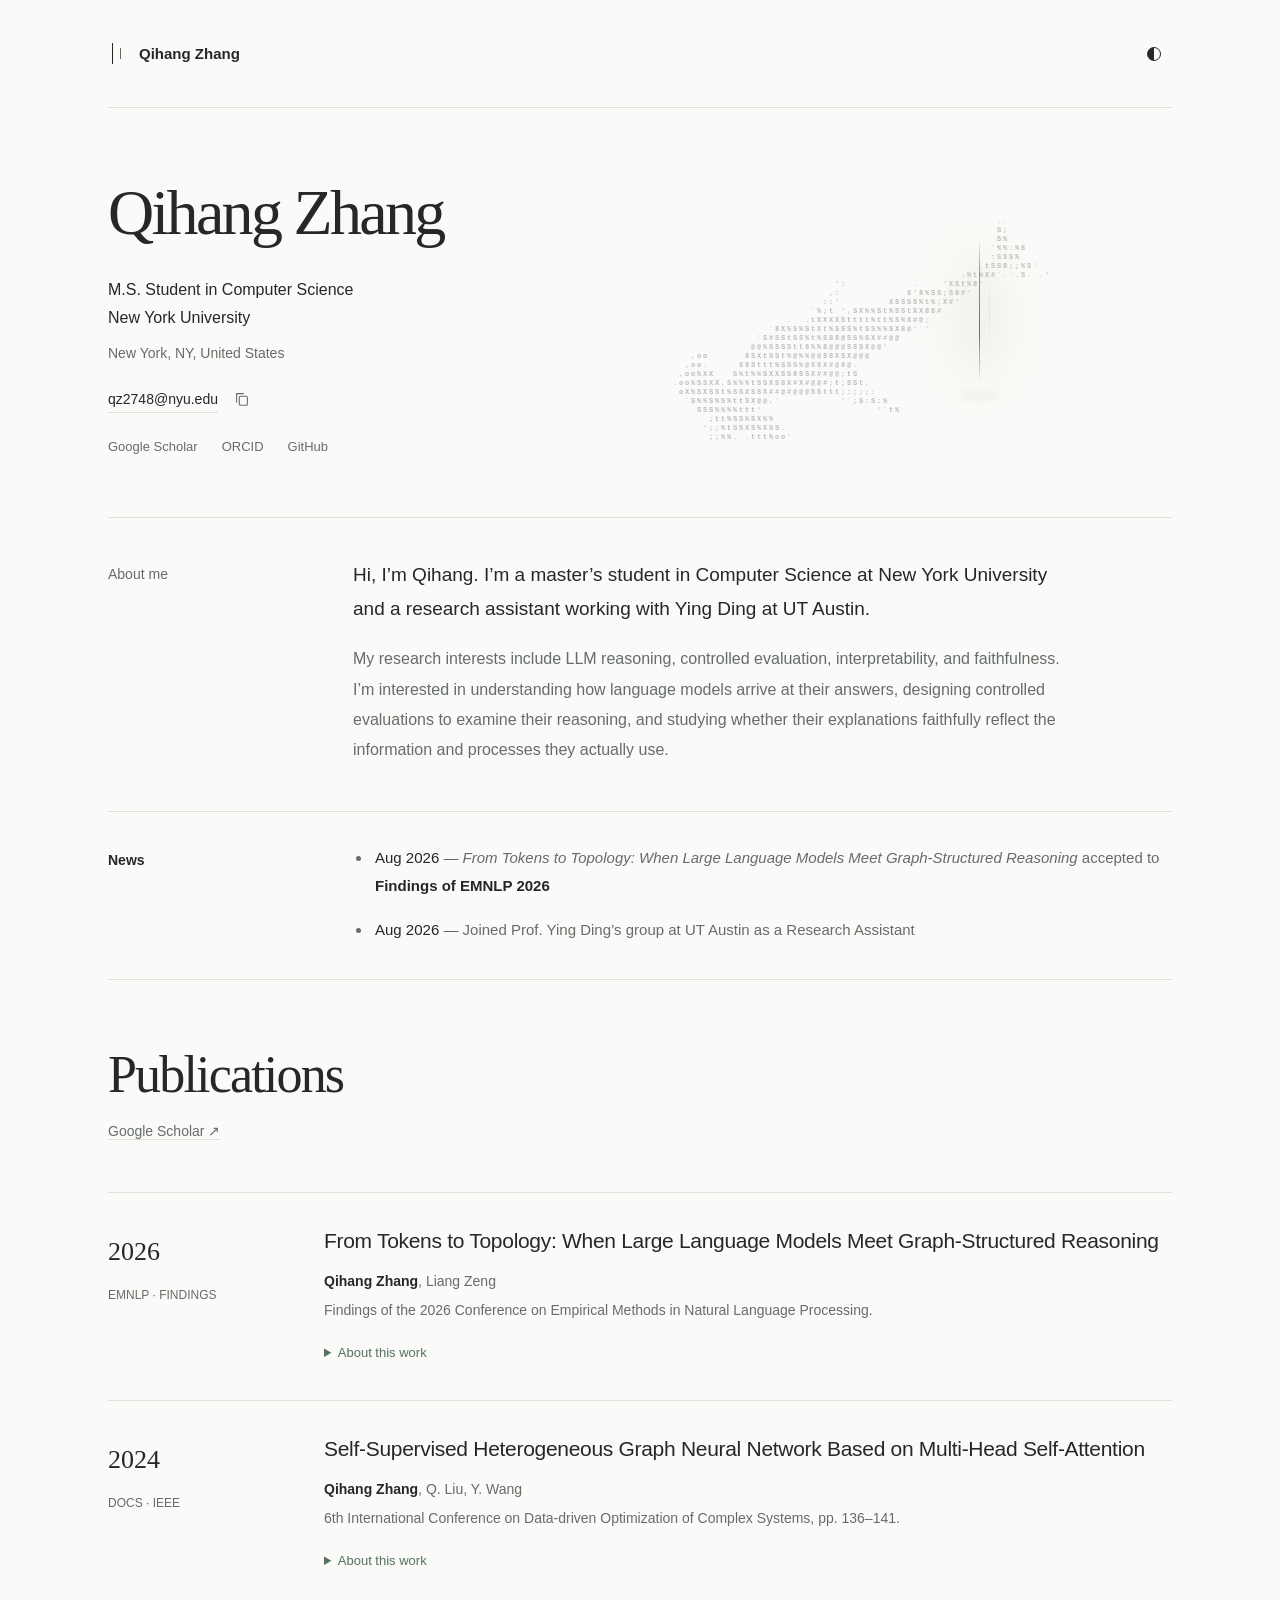
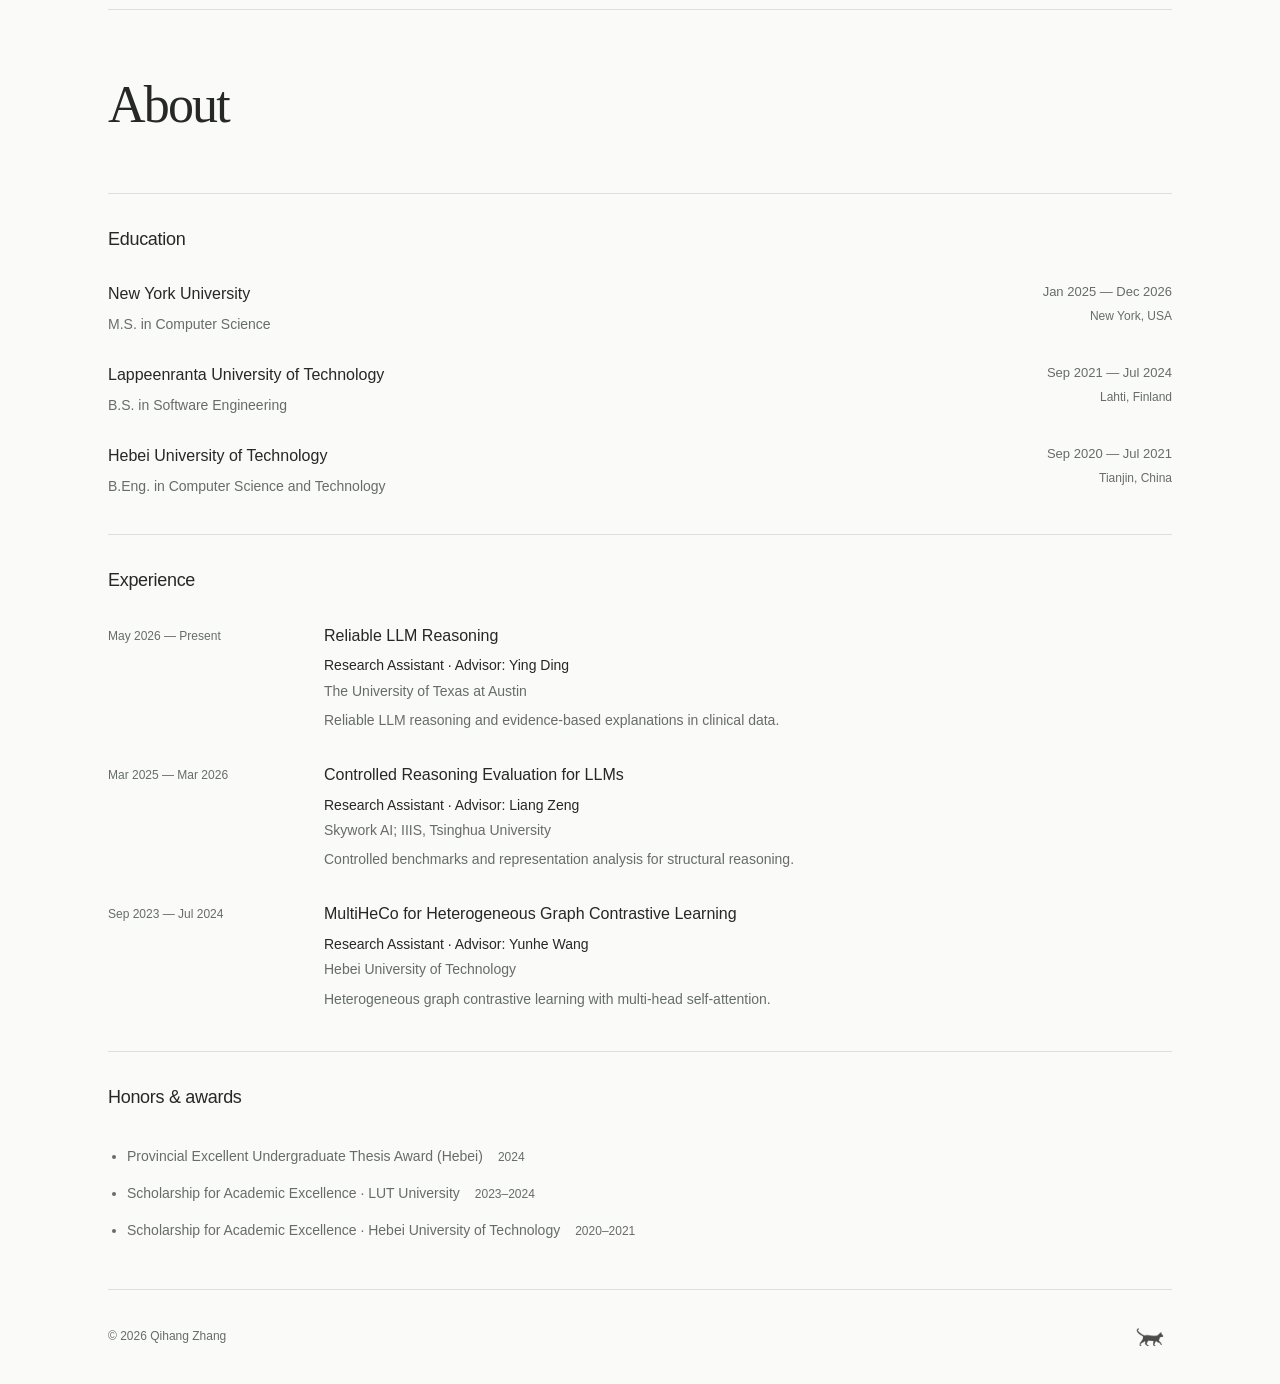
==== commit 9c2d9fa7: "Draw the four sharks in one continuous document space" ====
--- a/index.html
+++ b/index.html
@@ -1,4 +1,4 @@
-<!doctype html><html lang="en"><head><meta charset="utf-8"><meta name="viewport" content="width=device-width,initial-scale=1"><title>Qihang Zhang</title><meta name="description" content="Qihang Zhang, computer science graduate student at NYU. Language model reasoning and interpretability."><meta name="theme-color" content="#fafaf8"><link rel="icon" type="image/svg+xml" href="data:image/svg+xml,%3Csvg xmlns='http://www.w3.org/2000/svg' viewBox='0 0 64 64'%3E%3Crect width='64' height='64' rx='14' fill='%23252826'/%3E%3Cpath d='M24 14v36M39 20v24' stroke='%23fafaf8' stroke-width='2'/%3E%3C/svg%3E"><script>try{document.documentElement.dataset.theme=localStorage.getItem('qz-theme')||'light'}catch{}</script><link rel="stylesheet" href="styles.css?v=scroll-school"><link rel="stylesheet" href="assets/ocean/water.css?v=scroll-school"><script type="module" src="assets/ocean/school.js?v=scroll-school"></script></head><body><div class="shark-water" aria-hidden="true"><canvas></canvas><canvas></canvas><canvas></canvas><canvas></canvas></div><a class="skip" href="#main">Skip to content</a><div class="shell"><header><a class="brand" href="#home" aria-label="Qihang Zhang home"><span class="mark" aria-hidden="true"></span>Qihang Zhang</a><button class="theme-toggle" type="button" aria-label="Switch to dark theme" aria-pressed="false"><span class="theme-symbol" aria-hidden="true"></span></button></header><main id="main">
+<!doctype html><html lang="en"><head><meta charset="utf-8"><meta name="viewport" content="width=device-width,initial-scale=1"><title>Qihang Zhang</title><meta name="description" content="Qihang Zhang, computer science graduate student at NYU. Language model reasoning and interpretability."><meta name="theme-color" content="#fafaf8"><link rel="icon" type="image/svg+xml" href="data:image/svg+xml,%3Csvg xmlns='http://www.w3.org/2000/svg' viewBox='0 0 64 64'%3E%3Crect width='64' height='64' rx='14' fill='%23252826'/%3E%3Cpath d='M24 14v36M39 20v24' stroke='%23fafaf8' stroke-width='2'/%3E%3C/svg%3E"><script>try{document.documentElement.dataset.theme=localStorage.getItem('qz-theme')||'light'}catch{}</script><link rel="stylesheet" href="styles.css?v=scroll-school"><link rel="stylesheet" href="assets/ocean/water.css?v=continuous"><script type="module" src="assets/ocean/ocean-page.js"></script></head><body><div class="shark-water" aria-hidden="true"><canvas></canvas></div><a class="skip" href="#main">Skip to content</a><div class="shell"><header><a class="brand" href="#home" aria-label="Qihang Zhang home"><span class="mark" aria-hidden="true"></span>Qihang Zhang</a><button class="theme-toggle" type="button" aria-label="Switch to dark theme" aria-pressed="false"><span class="theme-symbol" aria-hidden="true"></span></button></header><main id="main">
 <section class="home-profile" id="home"><div class="identity"><p class="eyebrow"></p><h1>Qihang Zhang</h1><p class="position">M.S. Student in Computer Science</p><p class="institution">New York University</p><p class="location">New York, NY, United States</p><div class="email-line"><a href="mailto:qz2748@nyu.edu">qz2748@nyu.edu</a><button id="copy-email" type="button" aria-label="Copy email address" title="Copy email address"><svg viewBox="0 0 20 20" aria-hidden="true"><rect x="7" y="7" width="9" height="10" rx="1.5"/><path d="M12 4H4v10"/></svg></button><span id="copy-status" role="status"></span></div><div class="social-links"><a href="https://scholar.google.com/citations?user=-RmbxzYAAAAJ&amp;hl=en">Google Scholar</a><a href="https://orcid.org/0009-0009-0778-493X">ORCID</a><a href="https://github.com/Ryou-code">GitHub</a></div></div><div class="quiet-space" aria-hidden="true"><div class="light-field"></div><div class="slit"></div><div class="slit-shadow"></div></div></section>
 <section class="introduction"><div class="section-label">About me</div><div class="intro-copy"><p class="intro">Hi, I’m Qihang. I’m a master’s student in Computer Science at New York University and a research assistant working with Ying Ding at UT Austin.</p><p>My research interests include LLM reasoning, controlled evaluation, interpretability, and faithfulness. I’m interested in understanding how language models arrive at their answers, designing controlled evaluations to examine their reasoning, and studying whether their explanations faithfully reflect the information and processes they actually use.</p></div></section>
 
--- a/assets/ocean/water.css
+++ b/assets/ocean/water.css
@@ -1,5 +1,5 @@
 body { position:relative; isolation:isolate; }
-.shark-water { position:absolute; inset:0; display:grid; grid-template-rows:repeat(4,minmax(0,1fr)); z-index:0; overflow:hidden; pointer-events:none; user-select:none; }
+.shark-water { position:fixed; inset:0; z-index:0; overflow:hidden; pointer-events:none; user-select:none; }
 .shark-water canvas { display:block; min-height:0; width:100%; height:100%; font-family:ui-monospace,Consolas,monospace; filter:grayscale(1); opacity:.32; }
 html[data-theme=dark] .shark-water canvas { filter:grayscale(1) invert(1); opacity:.31; }
 @media print { .shark-water { display:none; } }
